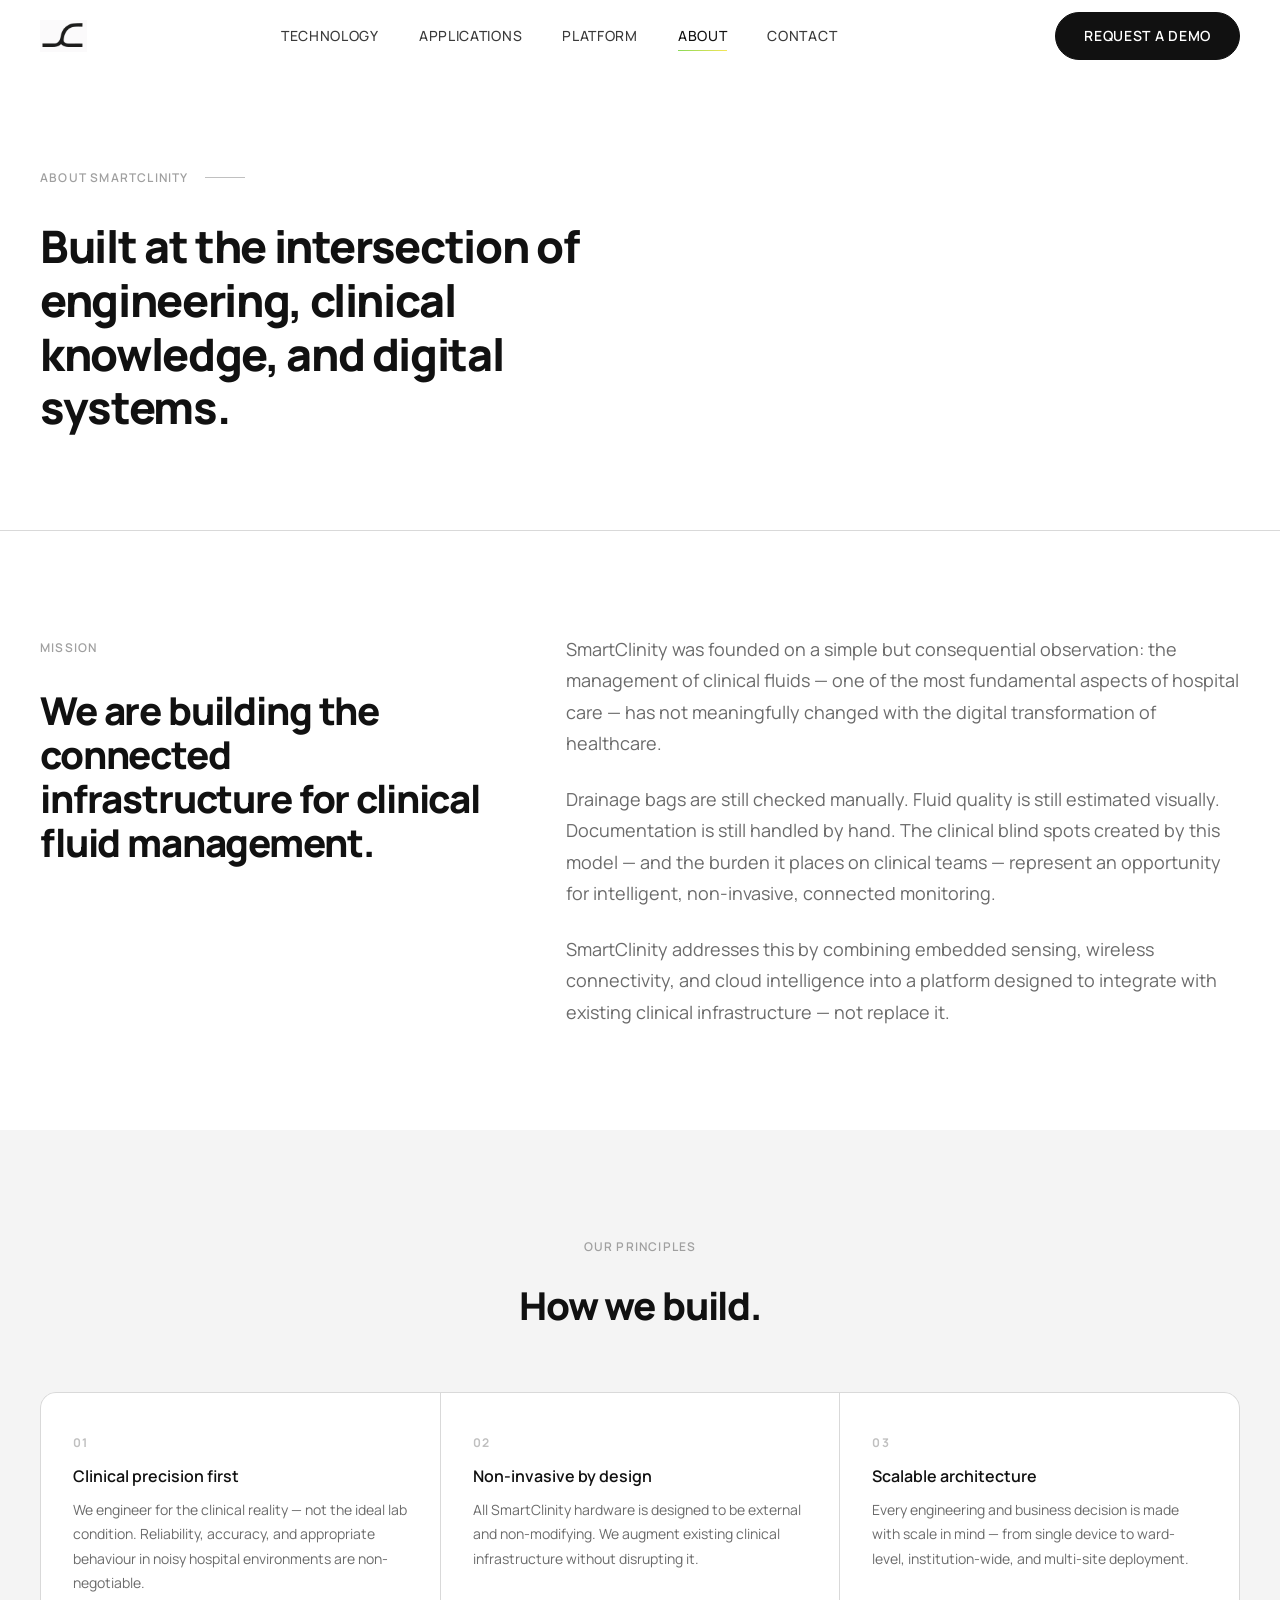
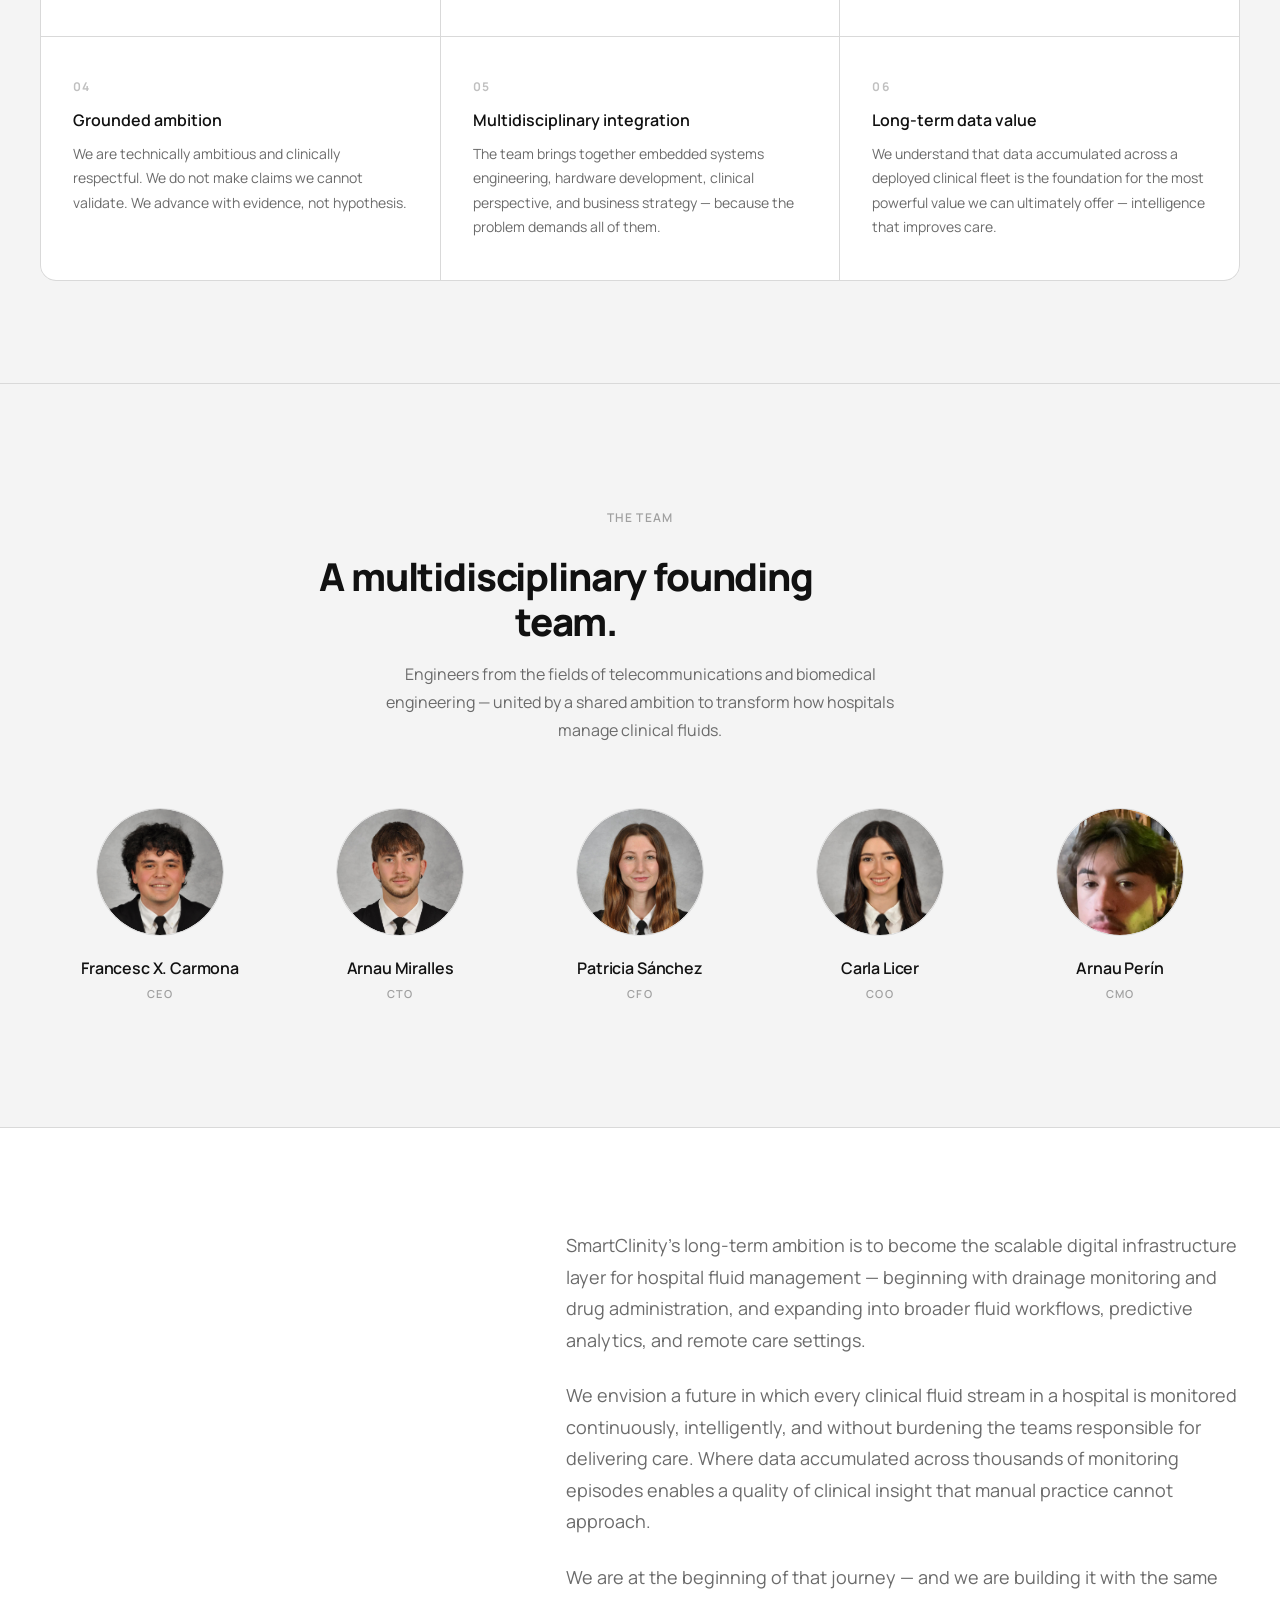
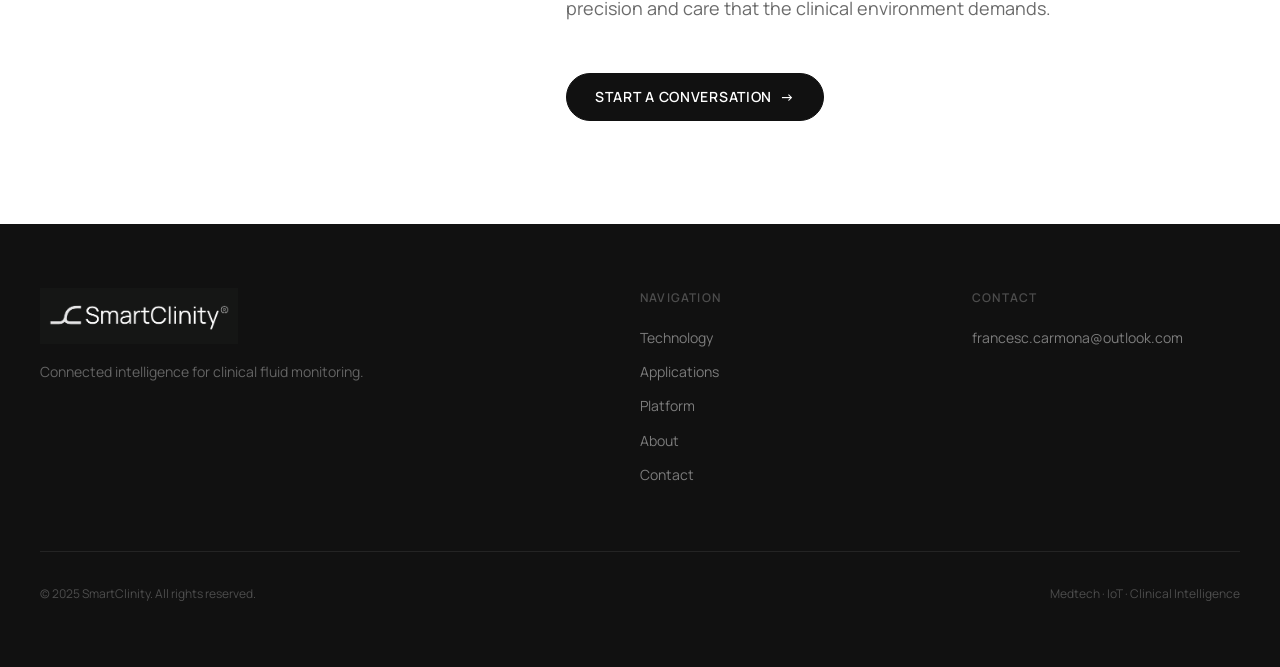
==== about.html @ 332228f5 "feat: initial production release — SmartClinity website - 6-page static site (Home, Technology, Appl" ====
<!DOCTYPE html>
<html lang="en">
<head>
  <meta charset="UTF-8" />
  <meta name="viewport" content="width=device-width, initial-scale=1.0" />
  <title>About — SmartClinity</title>
  <meta name="description" content="Meet the multidisciplinary team behind SmartClinity — engineers, clinical thinkers, and business builders working at the intersection of medtech and intelligent systems." />
  <link rel="preconnect" href="https://fonts.googleapis.com" />
  <link rel="preconnect" href="https://fonts.gstatic.com" crossorigin />
  <link href="https://fonts.googleapis.com/css2?family=Manrope:wght@300;400;500;600;700;800&display=swap" rel="stylesheet" />
  <link rel="stylesheet" href="css/tokens.css" />
  <link rel="stylesheet" href="css/reset.css" />
  <link rel="stylesheet" href="css/layout.css" />
  <link rel="stylesheet" href="css/animations.css" />
  <link rel="stylesheet" href="css/components.css" />
  <style>
    /* Editorial hero */
    .about-hero {
      padding-top: calc(var(--nav-height) + var(--space-96));
      padding-bottom: var(--space-96);
      border-bottom: var(--border-thin);
    }

    .about-hero__overline {
      display: flex;
      align-items: center;
      gap: var(--space-16);
      margin-bottom: var(--space-32);
    }

    .about-hero__line {
      width: 40px;
      height: 1px;
      background: var(--grey-200);
    }

    .about-hero__quote {
      font-size: clamp(1.6rem, 3.5vw, 2.8rem);
      font-weight: var(--fw-extrabold);
      letter-spacing: var(--ls-tight);
      line-height: 1.2;
      color: var(--grey-900);
      max-width: 22ch;
    }

    /* Values grid */
    .values-grid {
      display: grid;
      grid-template-columns: repeat(3, 1fr);
      gap: 1px;
      background: var(--grey-100);
      border: var(--border-thin);
      border-radius: var(--radius-lg);
      overflow: hidden;
    }

    .value-cell {
      background: var(--white);
      padding: var(--space-40) var(--space-32);
    }

    .value-cell__num {
      font-size: var(--fs-label);
      font-weight: var(--fw-bold);
      color: var(--grey-200);
      letter-spacing: var(--ls-wider);
      margin-bottom: var(--space-12);
    }

    .value-cell__title {
      font-size: 1rem;
      font-weight: var(--fw-semibold);
      color: var(--grey-900);
      margin-bottom: var(--space-8);
    }

    .value-cell__desc {
      font-size: var(--fs-small);
      color: var(--grey-500);
      line-height: var(--lh-relaxed);
    }

    @media (max-width: 768px) {
      .values-grid { grid-template-columns: 1fr; }
    }

    /* Team */
    .team-section {
      padding-block: var(--space-120);
      background: var(--grey-50);
      border-top: var(--border-thin);
      border-bottom: var(--border-thin);
    }

    .team-outer-grid {
      display: flex;
      flex-wrap: wrap;
      gap: var(--space-40);
      justify-content: center;
      margin-top: var(--space-64);
    }

    .member-card {
      width: 200px;
      text-align: center;
    }

    .member-avatar {
      width: 128px;
      height: 128px;
      border-radius: 50%;
      background: var(--white);
      border: 1px solid var(--grey-100);
      margin: 0 auto var(--space-20);
      display: flex;
      align-items: center;
      justify-content: center;
      position: relative;
      overflow: hidden;
      transition: border-color var(--transition-slow), box-shadow var(--transition-slow);
    }

    .member-card:hover .member-avatar {
      border-color: rgba(137,217,87,0.4);
      box-shadow: 0 0 0 3px rgba(137,217,87,0.1);
    }

    .member-initials {
      font-size: 1.4rem;
      font-weight: var(--fw-extrabold);
      color: var(--grey-200);
      letter-spacing: -0.02em;
      font-family: 'Manrope', sans-serif;
    }

    .member-name {
      font-size: 1rem;
      font-weight: var(--fw-semibold);
      color: var(--grey-900);
      margin-bottom: var(--space-4);
      letter-spacing: -0.01em;
    }

    .member-label {
      font-size: 11px;
      font-weight: var(--fw-semibold);
      text-transform: uppercase;
      letter-spacing: var(--ls-wider);
      color: var(--grey-300);
      margin-bottom: var(--space-4);
    }

    .member-desc {
      font-size: 11px;
      color: var(--grey-200);
      line-height: 1.4;
    }

    .member-avatar img {
      width: 100%;
      height: 100%;
      object-fit: cover;
      object-position: center top;
      border-radius: 50%;
    }
  </style>
</head>
<body>

<!-- NAV -->
<nav class="nav" id="main-nav">
  <div class="container">
    <div class="nav__inner">
      <a href="index.html" class="nav__logo"><img src="SímbolSmartClinity.png" alt="SmartClinity" /></a>
      <div class="nav__links">
        <a href="technology.html" class="nav__link">Technology</a>
        <a href="applications.html" class="nav__link">Applications</a>
        <a href="platform.html" class="nav__link">Platform</a>
        <a href="about.html" class="nav__link active">About</a>
        <a href="contact.html" class="nav__link">Contact</a>
      </div>
      <div class="nav__cta"><a href="contact.html" class="btn btn--primary">Request a Demo</a></div>
      <button class="nav__hamburger" id="hamburger"><span></span><span></span><span></span></button>
    </div>
  </div>
</nav>
<div class="nav__mobile" id="mobile-menu">
  <a href="technology.html" class="nav__link">Technology</a>
  <a href="applications.html" class="nav__link">Applications</a>
  <a href="platform.html" class="nav__link">Platform</a>
  <a href="about.html" class="nav__link">About</a>
  <a href="contact.html" class="nav__link">Contact</a>
  <a href="contact.html" class="btn btn--primary">Request a Demo</a>
</div>

<!-- EDITORIAL HERO -->
<section class="about-hero">
  <div class="container">
    <div class="about-hero__overline reveal">
      <span class="section-label" style="margin-bottom:0;">About SmartClinity</span>
      <span class="about-hero__line"></span>
    </div>
    <h1 class="about-hero__quote reveal reveal-delay-1">
      Built at the intersection of engineering, clinical knowledge, and digital systems.
    </h1>
  </div>
</section>

<!-- MISSION -->
<section class="section" id="mission">
  <div class="container">
    <div class="split split--40-60" style="align-items:flex-start;">
      <div>
        <span class="section-label reveal">Mission</span>
        <h2 style="font-size:var(--fs-h2); font-weight:var(--fw-extrabold); letter-spacing:var(--ls-tight); color:var(--grey-900); margin-block:var(--space-16) var(--space-24); line-height:1.15; max-width:20ch;" class="reveal reveal-delay-1">
          We are building the connected infrastructure for clinical fluid management.
        </h2>
      </div>
      <div>
        <p style="font-size:var(--fs-body-lg); color:var(--grey-500); line-height:var(--lh-relaxed); margin-bottom:var(--space-24);" class="reveal reveal-delay-2">
          SmartClinity was founded on a simple but consequential observation: the management of clinical fluids — one of the most fundamental aspects of hospital care — has not meaningfully changed with the digital transformation of healthcare.
        </p>
        <p style="font-size:var(--fs-body-lg); color:var(--grey-500); line-height:var(--lh-relaxed); margin-bottom:var(--space-24);" class="reveal reveal-delay-3">
          Drainage bags are still checked manually. Fluid quality is still estimated visually. Documentation is still handled by hand. The clinical blind spots created by this model — and the burden it places on clinical teams — represent an opportunity for intelligent, non-invasive, connected monitoring.
        </p>
        <p style="font-size:var(--fs-body-lg); color:var(--grey-500); line-height:var(--lh-relaxed);" class="reveal reveal-delay-4">
          SmartClinity addresses this by combining embedded sensing, wireless connectivity, and cloud intelligence into a platform designed to integrate with existing clinical infrastructure — not replace it.
        </p>
      </div>
    </div>
  </div>
</section>

<!-- VALUES -->
<section class="section section--grey" id="values">
  <div class="container">
    <div class="section-header--center reveal">
      <span class="section-label">Our Principles</span>
      <h2 style="font-size:var(--fs-h2); font-weight:var(--fw-extrabold); letter-spacing:var(--ls-tight); color:var(--grey-900); margin-top:var(--space-12);">
        How we build.
      </h2>
    </div>
    <div class="values-grid reveal">
      <div class="value-cell">
        <div class="value-cell__num">01</div>
        <div class="value-cell__title">Clinical precision first</div>
        <div class="value-cell__desc">We engineer for the clinical reality — not the ideal lab condition. Reliability, accuracy, and appropriate behaviour in noisy hospital environments are non-negotiable.</div>
      </div>
      <div class="value-cell">
        <div class="value-cell__num">02</div>
        <div class="value-cell__title">Non-invasive by design</div>
        <div class="value-cell__desc">All SmartClinity hardware is designed to be external and non-modifying. We augment existing clinical infrastructure without disrupting it.</div>
      </div>
      <div class="value-cell">
        <div class="value-cell__num">03</div>
        <div class="value-cell__title">Scalable architecture</div>
        <div class="value-cell__desc">Every engineering and business decision is made with scale in mind — from single device to ward-level, institution-wide, and multi-site deployment.</div>
      </div>
      <div class="value-cell">
        <div class="value-cell__num">04</div>
        <div class="value-cell__title">Grounded ambition</div>
        <div class="value-cell__desc">We are technically ambitious and clinically respectful. We do not make claims we cannot validate. We advance with evidence, not hypothesis.</div>
      </div>
      <div class="value-cell">
        <div class="value-cell__num">05</div>
        <div class="value-cell__title">Multidisciplinary integration</div>
        <div class="value-cell__desc">The team brings together embedded systems engineering, hardware development, clinical perspective, and business strategy — because the problem demands all of them.</div>
      </div>
      <div class="value-cell">
        <div class="value-cell__num">06</div>
        <div class="value-cell__title">Long-term data value</div>
        <div class="value-cell__desc">We understand that data accumulated across a deployed clinical fleet is the foundation for the most powerful value we can ultimately offer — intelligence that improves care.</div>
      </div>
    </div>
  </div>
</section>

<!-- TEAM -->
<section class="team-section" id="team">
  <div class="container">
    <div class="section-header--center reveal">
      <span class="section-label">The Team</span>
      <h2 style="font-size:var(--fs-h2); font-weight:var(--fw-extrabold); letter-spacing:var(--ls-tight); color:var(--grey-900); margin-top:var(--space-12); max-width:22ch;">
        A multidisciplinary founding team.
      </h2>
      <p class="lead" style="color:var(--grey-500); margin-inline:auto; max-width:52ch; margin-top:var(--space-16);">
        Engineers from the fields of telecommunications and biomedical engineering — united by a shared ambition to transform how hospitals manage clinical fluids.
      </p>
    </div>

    <div class="team-outer-grid">

      <div class="member-card reveal">
        <div class="member-avatar">
          <img src="FrancescXCarmona.jpg" alt="Francesc X. Carmona" />
        </div>
        <div class="member-name">Francesc X. Carmona</div>
        <div class="member-label">CEO</div>
      </div>

      <div class="member-card reveal reveal-delay-1">
        <div class="member-avatar">
          <img src="ArnauMiralles.jpeg" alt="Arnau Miralles" />
        </div>
        <div class="member-name">Arnau Miralles</div>
        <div class="member-label">CTO</div>
      </div>

      <div class="member-card reveal reveal-delay-2">
        <div class="member-avatar">
          <img src="PatriciaSanchez.jpeg" alt="Patricia Sánchez" />
        </div>
        <div class="member-name">Patricia Sánchez</div>
        <div class="member-label">CFO</div>
      </div>

      <div class="member-card reveal reveal-delay-3">
        <div class="member-avatar">
          <img src="CarlaLicer.jpeg" alt="Carla Licer" />
        </div>
        <div class="member-name">Carla Licer</div>
        <div class="member-label">COO</div>
      </div>

      <div class="member-card reveal reveal-delay-4">
        <div class="member-avatar">
          <img src="ArnauPerín.jpeg" alt="Arnau Perín" />
        </div>
        <div class="member-name">Arnau Perín</div>
        <div class="member-label">CMO</div>
      </div>

    </div>
  </div>
</section>

<!-- VISION -->
<section class="section" id="vision">
  <div class="container">
    <div class="split split--40-60" style="align-items: flex-start;">
      <div>
        <span class="section-label reveal">Vision</span>
        <h2 style="font-size:var(--fs-h2); font-weight:var(--fw-extrabold); letter-spacing:var(--ls-tight); color:var(--grey-900); margin-block:var(--space-16) var(--space-24); line-height:1.15; max-width:18ch;" class="reveal reveal-delay-1">
          Where we are going.
        </h2>
      </div>
      <div>
        <p style="font-size:var(--fs-body-lg); color:var(--grey-500); line-height:var(--lh-relaxed); margin-bottom:var(--space-24);" class="reveal reveal-delay-2">
          SmartClinity's long-term ambition is to become the scalable digital infrastructure layer for hospital fluid management — beginning with drainage monitoring and drug administration, and expanding into broader fluid workflows, predictive analytics, and remote care settings.
        </p>
        <p style="font-size:var(--fs-body-lg); color:var(--grey-500); line-height:var(--lh-relaxed); margin-bottom:var(--space-24);" class="reveal reveal-delay-3">
          We envision a future in which every clinical fluid stream in a hospital is monitored continuously, intelligently, and without burdening the teams responsible for delivering care. Where data accumulated across thousands of monitoring episodes enables a quality of clinical insight that manual practice cannot approach.
        </p>
        <p style="font-size:var(--fs-body-lg); color:var(--grey-500); line-height:var(--lh-relaxed);" class="reveal reveal-delay-4">
          We are at the beginning of that journey — and we are building it with the same precision and care that the clinical environment demands.
        </p>
        <div style="margin-top:var(--space-48);" class="reveal reveal-delay-5">
          <a href="contact.html" class="btn btn--primary">Start a Conversation <span class="btn__arrow">→</span></a>
        </div>
      </div>
    </div>
  </div>
</section>

<!-- FOOTER -->
<footer class="footer">
  <div class="container">
    <div class="footer__inner">
      <div>
        <div class="footer__logo"><img src="LogoSmartClinity.png" alt="SmartClinity" /></div>
        <p class="footer__tagline">Connected intelligence for clinical fluid monitoring.</p>
      </div>
      <div>
        <div class="footer__col-title">Navigation</div>
        <div class="footer__links">
          <a href="technology.html" class="footer__link">Technology</a>
          <a href="applications.html" class="footer__link">Applications</a>
          <a href="platform.html" class="footer__link">Platform</a>
          <a href="about.html" class="footer__link">About</a>
          <a href="contact.html" class="footer__link">Contact</a>
        </div>
      </div>
      <div>
        <div class="footer__col-title">Contact</div>
        <div class="footer__links">
          <a href="mailto:francesc.carmona@outlook.com" class="footer__link">francesc.carmona@outlook.com</a>
        </div>
      </div>
    </div>
    <div class="footer__bottom">
      <span class="footer__copy">© 2025 SmartClinity. All rights reserved.</span>
      <span class="footer__copy">Medtech · IoT · Clinical Intelligence</span>
    </div>
  </div>
</footer>

<script src="js/nav.js"></script>
<script src="js/scroll-reveal.js"></script>
</body>
</html>
---- css/tokens.css ----
/* ============================================================
   SmartClinity — Design Tokens
   ============================================================ */

:root {
  /* ── Base Palette ── */
  --white:       #ffffff;
  --grey-50:     #f4f4f4;
  --grey-100:    #d9d9d9;
  --grey-200:    #c0c0c0;
  --grey-300:    #a0a0a0;
  --grey-500:    #6b6b6b;
  --grey-700:    #3a3a3a;
  --grey-900:    #111111;

  /* ── Accent Gradients ── */
  --grad-green-start:  #89d957;
  --grad-green-end:    #f6e658;
  --grad-blue-start:   #5170ff;
  --grad-blue-end:     #ffa3ff;

  --gradient-green: linear-gradient(135deg, #89d957, #f6e658);
  --gradient-blue:  linear-gradient(135deg, #5170ff, #ffa3ff);

  /* ── Typography ── */
  --font-main: 'Manrope', sans-serif;

  --fs-display:  clamp(3rem, 6vw, 5.5rem);
  --fs-h1:       clamp(2.25rem, 4vw, 3.5rem);
  --fs-h2:       clamp(1.75rem, 3vw, 2.5rem);
  --fs-h3:       clamp(1.2rem, 2vw, 1.5rem);
  --fs-body-lg:  1.125rem;
  --fs-body:     1rem;
  --fs-small:    0.875rem;
  --fs-label:    0.75rem;

  --fw-light:    300;
  --fw-regular:  400;
  --fw-medium:   500;
  --fw-semibold: 600;
  --fw-bold:     700;
  --fw-extrabold:800;

  --lh-tight:    1.15;
  --lh-snug:     1.35;
  --lh-normal:   1.6;
  --lh-relaxed:  1.75;

  --ls-tight:    -0.03em;
  --ls-normal:   0em;
  --ls-wide:     0.05em;
  --ls-wider:    0.1em;

  /* ── Spacing ── */
  --space-2:     0.125rem;
  --space-4:     0.25rem;
  --space-8:     0.5rem;
  --space-12:    0.75rem;
  --space-16:    1rem;
  --space-20:    1.25rem;
  --space-24:    1.5rem;
  --space-32:    2rem;
  --space-40:    2.5rem;
  --space-48:    3rem;
  --space-64:    4rem;
  --space-80:    5rem;
  --space-96:    6rem;
  --space-120:   7.5rem;
  --space-160:   10rem;

  /* ── Layout ── */
  --container-max:  1280px;
  --container-pad:  clamp(1.25rem, 5vw, 2.5rem);
  --section-py:     clamp(4rem, 8vw, 8rem);
  --grid-gap:       clamp(1.5rem, 3vw, 2.5rem);

  /* ── Borders & Radius ── */
  --border-thin:    1px solid var(--grey-100);
  --border-mid:     1px solid var(--grey-200);
  --radius-sm:      4px;
  --radius-md:      8px;
  --radius-lg:      16px;
  --radius-full:    9999px;

  /* ── Shadows ── */
  --shadow-subtle:  0 1px 3px rgba(0,0,0,0.06), 0 4px 16px rgba(0,0,0,0.04);
  --shadow-card:    0 2px 8px rgba(0,0,0,0.05), 0 8px 32px rgba(0,0,0,0.06);

  /* ── Transitions ── */
  --transition-fast:   150ms ease;
  --transition-base:   200ms ease;
  --transition-slow:   400ms ease;
  --transition-reveal: 700ms cubic-bezier(0.16, 1, 0.3, 1);

  /* ── Nav ── */
  --nav-height: 72px;
}
---- css/layout.css ----
/* ============================================================
   SmartClinity — Layout
   ============================================================ */

/* ── Container ── */
.container {
  width: 100%;
  max-width: var(--container-max);
  margin-inline: auto;
  padding-inline: var(--container-pad);
}

/* ── Section ── */
.section {
  padding-block: var(--section-py);
}

.section--dark {
  background-color: var(--grey-900);
  color: var(--white);
}
.section--dark h1,
.section--dark h2,
.section--dark h3,
.section--dark h4 {
  color: var(--white);
}
.section--dark p {
  color: rgba(255,255,255,0.6);
}

.section--grey {
  background-color: var(--grey-50);
}

/* ── Section Header ── */
.section-label {
  display: inline-block;
  font-size: var(--fs-label);
  font-weight: var(--fw-semibold);
  letter-spacing: var(--ls-wider);
  text-transform: uppercase;
  color: var(--grey-300);
  margin-bottom: var(--space-16);
}
.section--dark .section-label {
  color: rgba(255,255,255,0.35);
}

.section-header {
  margin-bottom: var(--space-64);
}

.section-header--center {
  text-align: center;
  max-width: 720px;
  margin-inline: auto;
  margin-bottom: var(--space-64);
}

.section-header .lead {
  margin-top: var(--space-20);
  font-size: var(--fs-body-lg);
  max-width: 52ch;
}

.section-header--center .lead {
  margin-inline: auto;
}

/* ── Grid Layouts ── */
.grid-2 {
  display: grid;
  grid-template-columns: 1fr 1fr;
  gap: var(--grid-gap);
}

.grid-3 {
  display: grid;
  grid-template-columns: repeat(3, 1fr);
  gap: var(--grid-gap);
}

.grid-4 {
  display: grid;
  grid-template-columns: repeat(4, 1fr);
  gap: var(--grid-gap);
}

.grid-5 {
  display: grid;
  grid-template-columns: repeat(5, 1fr);
  gap: var(--grid-gap);
}

/* ── Split Layout ── */
.split {
  display: grid;
  grid-template-columns: 1fr 1fr;
  gap: clamp(3rem, 6vw, 6rem);
  align-items: center;
}

.split--60-40 {
  grid-template-columns: 3fr 2fr;
}

.split--40-60 {
  grid-template-columns: 2fr 3fr;
}

/* ── Divider ── */
.divider {
  border: none;
  border-top: var(--border-thin);
  margin-block: var(--space-40);
}

/* ── Flex Utilities ── */
.flex-center {
  display: flex;
  align-items: center;
  justify-content: center;
}

.flex-between {
  display: flex;
  align-items: center;
  justify-content: space-between;
}

/* ── Responsive ── */
@media (max-width: 1024px) {
  .grid-4 { grid-template-columns: repeat(2, 1fr); }
  .grid-5 { grid-template-columns: repeat(3, 1fr); }
}

@media (max-width: 768px) {
  .grid-2,
  .grid-3,
  .grid-4,
  .split,
  .split--60-40,
  .split--40-60 {
    grid-template-columns: 1fr;
  }
  .grid-5 { grid-template-columns: repeat(2, 1fr); }

  .split > *:first-child { order: 1; }
  .split > *:last-child  { order: 2; }
}

@media (max-width: 480px) {
  .grid-5 { grid-template-columns: 1fr; }
}
---- css/animations.css ----
/* ============================================================
   SmartClinity — Animations & Scroll Reveals
   ============================================================ */

/* ── Reveal on scroll ── */
.reveal {
  opacity: 0;
  transform: translateY(28px);
  transition:
    opacity var(--transition-reveal),
    transform var(--transition-reveal);
}

.reveal.visible {
  opacity: 1;
  transform: translateY(0);
}

.reveal-delay-1 { transition-delay: 100ms; }
.reveal-delay-2 { transition-delay: 200ms; }
.reveal-delay-3 { transition-delay: 300ms; }
.reveal-delay-4 { transition-delay: 400ms; }
.reveal-delay-5 { transition-delay: 500ms; }

/* ── Fade only (no translate) ── */
.reveal-fade {
  opacity: 0;
  transition: opacity 800ms ease;
}
.reveal-fade.visible { opacity: 1; }

/* ── Scale reveal ── */
.reveal-scale {
  opacity: 0;
  transform: scale(0.96);
  transition:
    opacity 700ms cubic-bezier(0.16, 1, 0.3, 1),
    transform 700ms cubic-bezier(0.16, 1, 0.3, 1);
}
.reveal-scale.visible {
  opacity: 1;
  transform: scale(1);
}

/* ── Line draw (SVG stroke animation) ── */
.svg-draw path,
.svg-draw line,
.svg-draw polyline,
.svg-draw rect {
  stroke-dasharray: 1000;
  stroke-dashoffset: 1000;
  transition: stroke-dashoffset 1.2s cubic-bezier(0.16, 1, 0.3, 1);
}

.svg-draw.visible path,
.svg-draw.visible line,
.svg-draw.visible polyline,
.svg-draw.visible rect {
  stroke-dashoffset: 0;
}

/* ── Gradient text ── */
.text-gradient-green {
  background: var(--gradient-green);
  -webkit-background-clip: text;
  -webkit-text-fill-color: transparent;
  background-clip: text;
}

.text-gradient-blue {
  background: var(--gradient-blue);
  -webkit-background-clip: text;
  -webkit-text-fill-color: transparent;
  background-clip: text;
}

/* ── Accent line ── */
.accent-line {
  display: block;
  width: 40px;
  height: 2px;
  background: var(--gradient-green);
  margin-bottom: var(--space-24);
  border-radius: var(--radius-full);
}

/* ── Blink cursor ── */
@keyframes blink {
  0%, 100% { opacity: 1; }
  50%       { opacity: 0; }
}

/* ── Float subtle ── */
@keyframes float-gentle {
  0%, 100% { transform: translateY(0px); }
  50%       { transform: translateY(-8px); }
}
.float-anim { animation: float-gentle 5s ease-in-out infinite; }

/* ── Gradient shift (hero bg) ── */
@keyframes gradient-shift {
  0%   { background-position: 0% 50%; }
  50%  { background-position: 100% 50%; }
  100% { background-position: 0% 50%; }
}

/* ── Pulse dot ── */
@keyframes pulse-dot {
  0%, 100% { transform: scale(1); opacity: 1; }
  50%       { transform: scale(1.6); opacity: 0.4; }
}
---- css/components.css ----
/* ============================================================
   SmartClinity — Components
   ============================================================ */

/* ══════════════════════════════════════════════
   NAVIGATION
   ══════════════════════════════════════════════ */

.nav {
  position: fixed;
  top: 0;
  left: 0;
  right: 0;
  z-index: 1000;
  height: var(--nav-height);
  display: flex;
  align-items: center;
  transition: background var(--transition-slow), box-shadow var(--transition-slow), border-bottom var(--transition-slow);
}

.nav.scrolled {
  background: rgba(255, 255, 255, 0.88);
  backdrop-filter: blur(16px);
  -webkit-backdrop-filter: blur(16px);
  border-bottom: var(--border-thin);
  box-shadow: 0 2px 20px rgba(0,0,0,0.04);
}

.nav.nav--dark {
  background: transparent;
}

.nav.nav--dark.scrolled {
  background: rgba(17, 17, 17, 0.92);
  border-bottom: 1px solid rgba(255,255,255,0.08);
}

.nav__inner {
  display: flex;
  align-items: center;
  justify-content: space-between;
  width: 100%;
}

.nav__logo {
  display: flex;
  align-items: center;
  gap: var(--space-12);
  flex-shrink: 0;
}

.nav__logo img {
  height: 32px;
  width: auto;
  mix-blend-mode: multiply; /* white PNG background becomes transparent on light nav */
}

.nav__links {
  display: flex;
  align-items: center;
  gap: var(--space-40);
}

.nav__link {
  font-size: var(--fs-small);
  font-weight: var(--fw-medium);
  letter-spacing: var(--ls-wide);
  color: var(--grey-700);
  text-transform: uppercase;
  position: relative;
  transition: color var(--transition-base);
}

.nav__link::after {
  content: '';
  position: absolute;
  bottom: -4px;
  left: 0;
  right: 0;
  height: 1px;
  background: var(--gradient-green);
  transform: scaleX(0);
  transition: transform var(--transition-base);
  transform-origin: left;
}

.nav__link:hover { color: var(--grey-900); }
.nav__link:hover::after { transform: scaleX(1); }

.nav__link.active { color: var(--grey-900); }
.nav__link.active::after { transform: scaleX(1); }

.nav--dark-text .nav__link { color: rgba(255,255,255,0.7); }
.nav--dark-text .nav__link:hover { color: var(--white); }

/* Platform page: white nav when over dark hero */
.nav--on-dark .nav__link { color: rgba(255,255,255,0.65); }
.nav--on-dark .nav__link:hover { color: var(--white); }
.nav--on-dark .nav__link.active { color: var(--white); }
.nav--on-dark .nav__link.active::after { background: rgba(255,255,255,0.5); }
.nav--on-dark .nav__logo img {
  filter: invert(1); /* black symbol → white, light bg → near-black */
  mix-blend-mode: screen; /* near-black bg disappears on dark hero, white symbol shows */
}
.nav--on-dark .nav__hamburger span { background: var(--white); }

.nav__cta {
  margin-left: var(--space-24);
}

/* Hamburger */
.nav__hamburger {
  display: none;
  flex-direction: column;
  gap: 5px;
  cursor: pointer;
  background: none;
  border: none;
  padding: var(--space-8);
}

.nav__hamburger span {
  display: block;
  width: 24px;
  height: 1.5px;
  background: var(--grey-900);
  transition: transform var(--transition-base), opacity var(--transition-base);
}

.nav__hamburger.open span:nth-child(1) { transform: translateY(6.5px) rotate(45deg); }
.nav__hamburger.open span:nth-child(2) { opacity: 0; }
.nav__hamburger.open span:nth-child(3) { transform: translateY(-6.5px) rotate(-45deg); }

/* Mobile menu */
.nav__mobile {
  display: none;
  position: fixed;
  inset: 0;
  background: var(--white);
  z-index: 999;
  flex-direction: column;
  align-items: center;
  justify-content: center;
  gap: var(--space-40);
  opacity: 0;
  transform: translateY(-10px);
  transition: opacity var(--transition-slow), transform var(--transition-slow);
}

.nav__mobile.open {
  display: flex;
  opacity: 1;
  transform: translateY(0);
}

.nav__mobile .nav__link {
  font-size: var(--fs-h3);
  font-weight: var(--fw-semibold);
  letter-spacing: 0;
  text-transform: none;
}

@media (max-width: 900px) {
  .nav__links,
  .nav__cta { display: none; }
  .nav__hamburger { display: flex; }
}


/* ══════════════════════════════════════════════
   BUTTONS
   ══════════════════════════════════════════════ */

.btn {
  display: inline-flex;
  align-items: center;
  gap: var(--space-8);
  padding: 0.75rem 1.75rem;
  border-radius: var(--radius-full);
  font-size: var(--fs-small);
  font-weight: var(--fw-semibold);
  letter-spacing: var(--ls-wide);
  text-transform: uppercase;
  cursor: pointer;
  transition: all var(--transition-base);
  border: 1px solid transparent;
  white-space: nowrap;
}

/* Primary */
.btn--primary {
  background: var(--grey-900);
  color: var(--white);
  border-color: var(--grey-900);
}
.btn--primary:hover {
  background: var(--grey-700);
  border-color: var(--grey-700);
  transform: translateY(-1px);
  box-shadow: 0 4px 20px rgba(0,0,0,0.15);
}

/* Ghost */
.btn--ghost {
  background: transparent;
  color: var(--grey-900);
  border-color: var(--grey-100);
}
.btn--ghost:hover {
  border-color: var(--grey-900);
  transform: translateY(-1px);
}

/* Ghost white (on dark) */
.btn--ghost-white {
  background: transparent;
  color: var(--white);
  border-color: rgba(255,255,255,0.25);
}
.btn--ghost-white:hover {
  border-color: rgba(255,255,255,0.7);
  transform: translateY(-1px);
}

/* Gradient */
.btn--gradient {
  background: var(--gradient-green);
  color: var(--grey-900);
  border-color: transparent;
}
.btn--gradient:hover {
  transform: translateY(-1px);
  box-shadow: 0 4px 20px rgba(137, 217, 87, 0.35);
}

/* Arrow */
.btn__arrow {
  display: inline-flex;
  transition: transform var(--transition-base);
}
.btn:hover .btn__arrow { transform: translateX(3px); }

/* Link style */
.link-arrow {
  display: inline-flex;
  align-items: center;
  gap: var(--space-8);
  font-size: var(--fs-small);
  font-weight: var(--fw-semibold);
  color: var(--grey-700);
  letter-spacing: var(--ls-wide);
  text-transform: uppercase;
  transition: color var(--transition-base), gap var(--transition-base);
}
.link-arrow:hover { color: var(--grey-900); gap: var(--space-12); }
.link-arrow .arrow { transition: transform var(--transition-base); }
.link-arrow:hover .arrow { transform: translateX(4px); }


/* ══════════════════════════════════════════════
   CARDS
   ══════════════════════════════════════════════ */

.card {
  background: var(--white);
  border: var(--border-thin);
  border-radius: var(--radius-lg);
  padding: var(--space-40);
  transition: border-color var(--transition-slow), box-shadow var(--transition-slow), transform var(--transition-slow);
}

.card:hover {
  border-color: var(--grey-200);
  box-shadow: var(--shadow-card);
  transform: translateY(-2px);
}

/* Stat card */
.stat-card {
  padding: var(--space-40) var(--space-32);
  border: var(--border-thin);
  border-radius: var(--radius-lg);
  background: var(--white);
}

.stat-card__number {
  font-size: clamp(2.5rem, 5vw, 4rem);
  font-weight: var(--fw-extrabold);
  line-height: 1;
  color: var(--grey-900);
  letter-spacing: var(--ls-tight);
  margin-bottom: var(--space-8);
}

.stat-card__label {
  font-size: var(--fs-small);
  font-weight: var(--fw-semibold);
  text-transform: uppercase;
  letter-spacing: var(--ls-wider);
  color: var(--grey-300);
  margin-bottom: var(--space-16);
}

.stat-card__desc {
  font-size: var(--fs-body);
  color: var(--grey-500);
  line-height: var(--lh-relaxed);
}

/* Application card */
.app-card {
  background: var(--white);
  border: var(--border-thin);
  border-radius: var(--radius-lg);
  padding: var(--space-48) var(--space-40);
  position: relative;
  overflow: hidden;
  transition: border-color var(--transition-slow), transform var(--transition-slow), box-shadow var(--transition-slow);
}

.app-card::before {
  content: '';
  position: absolute;
  top: 0; left: 0; right: 0;
  height: 2px;
  background: var(--gradient-green);
  opacity: 0;
  transition: opacity var(--transition-slow);
}

.app-card:hover {
  border-color: var(--grey-200);
  transform: translateY(-3px);
  box-shadow: var(--shadow-card);
}
.app-card:hover::before { opacity: 1; }

.app-card__icon {
  width: 48px;
  height: 48px;
  margin-bottom: var(--space-32);
}

.app-card__title {
  font-size: var(--fs-h3);
  font-weight: var(--fw-bold);
  color: var(--grey-900);
  margin-bottom: var(--space-12);
}

.app-card__desc {
  font-size: var(--fs-body);
  color: var(--grey-500);
  line-height: var(--lh-relaxed);
  margin-bottom: var(--space-32);
}

/* Value props */
.value-item {
  padding: var(--space-32);
  border: var(--border-thin);
  border-radius: var(--radius-lg);
  background: var(--white);
}

.value-item__icon {
  width: 40px;
  height: 40px;
  margin-bottom: var(--space-20);
  color: var(--grey-300);
}

.value-item__title {
  font-size: 1rem;
  font-weight: var(--fw-semibold);
  color: var(--grey-900);
  margin-bottom: var(--space-8);
}

.value-item__desc {
  font-size: var(--fs-small);
  color: var(--grey-500);
  line-height: var(--lh-relaxed);
}

/* Feature list */
.feature-list {
  display: flex;
  flex-direction: column;
  gap: var(--space-16);
}

.feature-item {
  display: flex;
  align-items: flex-start;
  gap: var(--space-16);
  font-size: var(--fs-body);
  color: var(--grey-600, #4a4a4a);
  line-height: var(--lh-normal);
}

.feature-item__dot {
  flex-shrink: 0;
  width: 6px;
  height: 6px;
  border-radius: 50%;
  background: var(--gradient-green);
  margin-top: 9px;
}


/* ══════════════════════════════════════════════
   HERO
   ══════════════════════════════════════════════ */

.hero {
  min-height: 100vh;
  display: flex;
  align-items: center;
  padding-top: var(--nav-height);
  position: relative;
  overflow: hidden;
}

.hero--compact {
  min-height: 56vh;
  padding-block: calc(var(--nav-height) + var(--space-64)) var(--space-80);
}

.hero__bg-grid {
  position: absolute;
  inset: 0;
  background-image:
    linear-gradient(rgba(17,17,17,0.035) 1px, transparent 1px),
    linear-gradient(90deg, rgba(17,17,17,0.035) 1px, transparent 1px);
  background-size: 60px 60px;
  pointer-events: none;
}

.hero__eyebrow {
  display: inline-flex;
  align-items: center;
  gap: var(--space-12);
  margin-bottom: var(--space-24);
}

.hero__eyebrow-dot {
  width: 6px;
  height: 6px;
  border-radius: 50%;
  background: var(--gradient-green);
  animation: pulse-dot 2.5s ease-in-out infinite;
}

.hero__eyebrow-text {
  font-size: var(--fs-label);
  font-weight: var(--fw-semibold);
  letter-spacing: var(--ls-wider);
  text-transform: uppercase;
  color: var(--grey-300);
}

.hero__headline {
  font-size: var(--fs-display);
  font-weight: var(--fw-extrabold);
  letter-spacing: var(--ls-tight);
  color: var(--grey-900);
  line-height: 1.08;
  margin-bottom: var(--space-24);
  max-width: 14ch;
}

.hero__sub {
  font-size: var(--fs-body-lg);
  color: var(--grey-500);
  line-height: var(--lh-relaxed);
  max-width: 48ch;
  margin-bottom: var(--space-48);
}

.hero__actions {
  display: flex;
  align-items: center;
  gap: var(--space-16);
  flex-wrap: wrap;
}


/* ══════════════════════════════════════════════
   DIAGRAMS
   ══════════════════════════════════════════════ */

.diagram-container {
  width: 100%;
  position: relative;
}

.diagram-container svg {
  width: 100%;
  height: auto;
}


/* ══════════════════════════════════════════════
   TECH LAYER STACK
   ══════════════════════════════════════════════ */

.layer-stack {
  display: flex;
  flex-direction: column;
  gap: 2px;
  border-radius: var(--radius-lg);
  overflow: hidden;
}

.layer-item {
  display: grid;
  grid-template-columns: auto 1fr auto;
  align-items: center;
  gap: var(--space-24);
  padding: var(--space-32) var(--space-40);
  background: var(--grey-50);
  border-left: 3px solid transparent;
  transition: background var(--transition-base), border-color var(--transition-base);
  cursor: default;
}

.layer-item:hover {
  background: var(--white);
  border-left-color: #89d957;
}

.layer-item__num {
  font-size: var(--fs-label);
  font-weight: var(--fw-bold);
  color: var(--grey-200);
  letter-spacing: var(--ls-wider);
  min-width: 24px;
}

.layer-item__content {}
.layer-item__title {
  font-size: 1rem;
  font-weight: var(--fw-semibold);
  color: var(--grey-900);
  margin-bottom: var(--space-4);
}
.layer-item__desc {
  font-size: var(--fs-small);
  color: var(--grey-300);
  line-height: var(--lh-normal);
}

.layer-item__badge {
  font-size: 11px;
  font-weight: var(--fw-semibold);
  letter-spacing: var(--ls-wide);
  text-transform: uppercase;
  padding: 4px 12px;
  border-radius: var(--radius-full);
  background: var(--grey-100);
  color: var(--grey-500);
  white-space: nowrap;
}

.layer-item--accent .layer-item__badge {
  background: linear-gradient(135deg, rgba(137,217,87,0.15), rgba(246,230,88,0.15));
  color: #5a8a20;
}


/* ══════════════════════════════════════════════
   COMPARISON TABLE
   ══════════════════════════════════════════════ */

.comparison-table {
  width: 100%;
  border-collapse: collapse;
}

.comparison-table th,
.comparison-table td {
  padding: var(--space-20) var(--space-24);
  text-align: left;
  border-bottom: var(--border-thin);
  font-size: var(--fs-body);
}

.comparison-table th {
  font-size: var(--fs-small);
  font-weight: var(--fw-semibold);
  text-transform: uppercase;
  letter-spacing: var(--ls-wider);
  color: var(--grey-300);
  background: var(--grey-50);
}

.comparison-table th:first-child { color: var(--grey-500); background: transparent; }
.comparison-table td:first-child {
  font-weight: var(--fw-medium);
  color: var(--grey-700);
}

.comparison-table tr:last-child td { border-bottom: none; }

.check-yes {
  color: #5a8a20;
  font-weight: var(--fw-semibold);
}
.check-no {
  color: var(--grey-200);
}

/* ══════════════════════════════════════════════
   TEAM
   ══════════════════════════════════════════════ */

.team-grid {
  display: flex;
  flex-wrap: wrap;
  justify-content: center;
  gap: var(--space-40);
}

.team-card {
  display: flex;
  flex-direction: column;
  align-items: center;
  text-align: center;
  width: 180px;
}

.team-card__avatar {
  width: 120px;
  height: 120px;
  border-radius: 50%;
  background: var(--grey-100);
  margin-bottom: var(--space-20);
  border: 2px solid var(--grey-100);
  overflow: hidden;
  position: relative;
  flex-shrink: 0;
}

.team-card__avatar::after {
  content: '';
  position: absolute;
  inset: -2px;
  border-radius: 50%;
  background: var(--gradient-green);
  z-index: -1;
  opacity: 0;
  transition: opacity var(--transition-slow);
}

.team-card:hover .team-card__avatar::after { opacity: 1; }

.team-card__initials {
  position: absolute;
  inset: 0;
  display: flex;
  align-items: center;
  justify-content: center;
  font-size: 1.25rem;
  font-weight: var(--fw-bold);
  color: var(--grey-300);
  letter-spacing: 0.05em;
}

.team-card__name {
  font-size: 1rem;
  font-weight: var(--fw-semibold);
  color: var(--grey-900);
  margin-bottom: var(--space-4);
}

.team-card__role {
  font-size: var(--fs-small);
  color: var(--grey-300);
  letter-spacing: var(--ls-wide);
  text-transform: uppercase;
}


/* ══════════════════════════════════════════════
   FORM
   ══════════════════════════════════════════════ */

.form-group {
  display: flex;
  flex-direction: column;
  gap: var(--space-8);
  margin-bottom: var(--space-24);
}

.form-label {
  font-size: var(--fs-label);
  font-weight: var(--fw-semibold);
  letter-spacing: var(--ls-wider);
  text-transform: uppercase;
  color: var(--grey-500);
}

.form-input,
.form-select,
.form-textarea {
  width: 100%;
  padding: var(--space-16) var(--space-20);
  border: var(--border-thin);
  border-radius: var(--radius-md);
  background: var(--white);
  color: var(--grey-900);
  font-size: var(--fs-body);
  transition: border-color var(--transition-base), box-shadow var(--transition-base);
  outline: none;
  appearance: none;
}

.form-input:focus,
.form-select:focus,
.form-textarea:focus {
  border-color: var(--grey-300);
  box-shadow: 0 0 0 3px rgba(137, 217, 87, 0.1);
}

.form-input::placeholder,
.form-textarea::placeholder {
  color: var(--grey-200);
}

.form-textarea {
  resize: vertical;
  min-height: 140px;
}

.form-grid {
  display: grid;
  grid-template-columns: 1fr 1fr;
  gap: var(--space-24);
}

@media (max-width: 600px) {
  .form-grid { grid-template-columns: 1fr; }
}


/* ══════════════════════════════════════════════
   FOOTER
   ══════════════════════════════════════════════ */

.footer {
  background: var(--grey-900);
  color: rgba(255,255,255,0.5);
  padding-block: var(--space-64);
}

.footer__inner {
  display: grid;
  grid-template-columns: 2fr 1fr 1fr;
  gap: var(--space-64);
  margin-bottom: var(--space-64);
}

.footer__logo img {
  height: 56px;   /* 2x larger */
  width: auto;
  filter: invert(1); /* dark text → white, light bg → near-black */
  mix-blend-mode: screen; /* near-black bg disappears on dark footer, white logo shows */
  margin-bottom: var(--space-16);
}

.footer__tagline {
  font-size: var(--fs-small);
  color: rgba(255,255,255,0.35);
  line-height: var(--lh-relaxed);
  max-width: 36ch;
}

.footer__col-title {
  font-size: var(--fs-label);
  font-weight: var(--fw-semibold);
  letter-spacing: var(--ls-wider);
  text-transform: uppercase;
  color: rgba(255,255,255,0.25);
  margin-bottom: var(--space-20);
}

.footer__links {
  display: flex;
  flex-direction: column;
  gap: var(--space-12);
}

.footer__link {
  font-size: var(--fs-small);
  color: rgba(255,255,255,0.45);
  transition: color var(--transition-base);
}
.footer__link:hover { color: rgba(255,255,255,0.85); }

.footer__bottom {
  border-top: 1px solid rgba(255,255,255,0.08);
  padding-top: var(--space-32);
  display: flex;
  justify-content: space-between;
  align-items: center;
  gap: var(--space-16);
  flex-wrap: wrap;
}

.footer__copy {
  font-size: 12px;
  color: rgba(255,255,255,0.25);
}

@media (max-width: 768px) {
  .footer__inner { grid-template-columns: 1fr 1fr; }
  .footer__inner > *:first-child { grid-column: 1 / -1; }
}

@media (max-width: 480px) {
  .footer__inner { grid-template-columns: 1fr; }
}


/* ══════════════════════════════════════════════
   ROADMAP / TIMELINE
   ══════════════════════════════════════════════ */

.roadmap {
  display: grid;
  grid-template-columns: repeat(4, 1fr);
  gap: 0;
  position: relative;
}

.roadmap::before {
  content: '';
  position: absolute;
  top: 24px;
  left: 10%;
  right: 10%;
  height: 1px;
  background: var(--gradient-green);
  z-index: 0;
}

.roadmap-phase {
  position: relative;
  z-index: 1;
  padding-top: 56px;
  padding-inline: var(--space-16);
  text-align: center;
}

.roadmap-phase__dot {
  position: absolute;
  top: 12px;
  left: 50%;
  transform: translateX(-50%);
  width: 24px;
  height: 24px;
  border-radius: 50%;
  border: 2px solid var(--grey-100);
  background: var(--white);
  display: flex;
  align-items: center;
  justify-content: center;
}

.roadmap-phase__dot-inner {
  width: 8px;
  height: 8px;
  border-radius: 50%;
  background: var(--grey-200);
  transition: background var(--transition-base);
}

.roadmap-phase:hover .roadmap-phase__dot-inner {
  background: var(--grad-green-start);
}

.roadmap-phase__num {
  font-size: var(--fs-label);
  font-weight: var(--fw-bold);
  letter-spacing: var(--ls-wide);
  color: var(--grey-200);
  margin-bottom: var(--space-8);
}

.roadmap-phase__title {
  font-size: var(--fs-small);
  font-weight: var(--fw-semibold);
  color: var(--grey-900);
  margin-bottom: var(--space-8);
}

.roadmap-phase__desc {
  font-size: 12px;
  color: var(--grey-300);
  line-height: var(--lh-normal);
}

@media (max-width: 640px) {
  .roadmap { grid-template-columns: 1fr 1fr; }
  .roadmap::before { display: none; }
}

/* ══════════════════════════════════════════════
   MISC
   ══════════════════════════════════════════════ */

/* Tag / badge */
.tag {
  display: inline-flex;
  align-items: center;
  padding: 4px 12px;
  border-radius: var(--radius-full);
  font-size: 11px;
  font-weight: var(--fw-semibold);
  letter-spacing: var(--ls-wide);
  text-transform: uppercase;
  background: var(--grey-50);
  color: var(--grey-500);
  border: var(--border-thin);
}

/* Metric row */
.metrics-row {
  display: grid;
  grid-template-columns: repeat(3, 1fr);
  gap: 1px;
  background: var(--grey-100);
  border: var(--border-thin);
  border-radius: var(--radius-lg);
  overflow: hidden;
}

.metric-cell {
  background: var(--white);
  padding: var(--space-40) var(--space-32);
  text-align: center;
}

.metric-cell__value {
  font-size: clamp(2rem, 4vw, 3.5rem);
  font-weight: var(--fw-extrabold);
  letter-spacing: var(--ls-tight);
  color: var(--grey-900);
  line-height: 1;
  margin-bottom: var(--space-8);
}

.metric-cell__label {
  font-size: var(--fs-label);
  font-weight: var(--fw-medium);
  text-transform: uppercase;
  letter-spacing: var(--ls-wider);
  color: var(--grey-300);
}

@media (max-width: 640px) {
  .metrics-row { grid-template-columns: 1fr; }
}

/* Quote / callout */
.callout {
  border-left: 2px solid var(--grey-900);
  padding: var(--space-24) var(--space-32);
  background: var(--grey-50);
  border-radius: 0 var(--radius-md) var(--radius-md) 0;
}

.callout p {
  font-size: var(--fs-body-lg);
  color: var(--grey-700);
  line-height: var(--lh-relaxed);
  font-style: italic;
}

/* Pill tag tech */
.tech-pill {
  display: inline-flex;
  align-items: center;
  gap: var(--space-8);
  padding: 6px 14px;
  border-radius: var(--radius-full);
  border: var(--border-thin);
  font-size: 12px;
  font-weight: var(--fw-medium);
  color: var(--grey-500);
  background: var(--white);
}

.tech-pill__dot {
  width: 5px;
  height: 5px;
  border-radius: 50%;
  background: var(--grey-200);
}

/* CTA section */
.cta-section {
  text-align: center;
  padding-block: var(--space-120);
}

.cta-section__headline {
  font-size: var(--fs-h1);
  font-weight: var(--fw-extrabold);
  letter-spacing: var(--ls-tight);
  color: var(--grey-900);
  margin-bottom: var(--space-20);
  max-width: 18ch;
  margin-inline: auto;
}

.cta-section__sub {
  font-size: var(--fs-body-lg);
  color: var(--grey-300);
  margin-bottom: var(--space-40);
  max-width: 44ch;
  margin-inline: auto;
}

.cta-section__actions {
  display: flex;
  align-items: center;
  justify-content: center;
  gap: var(--space-16);
  flex-wrap: wrap;
}
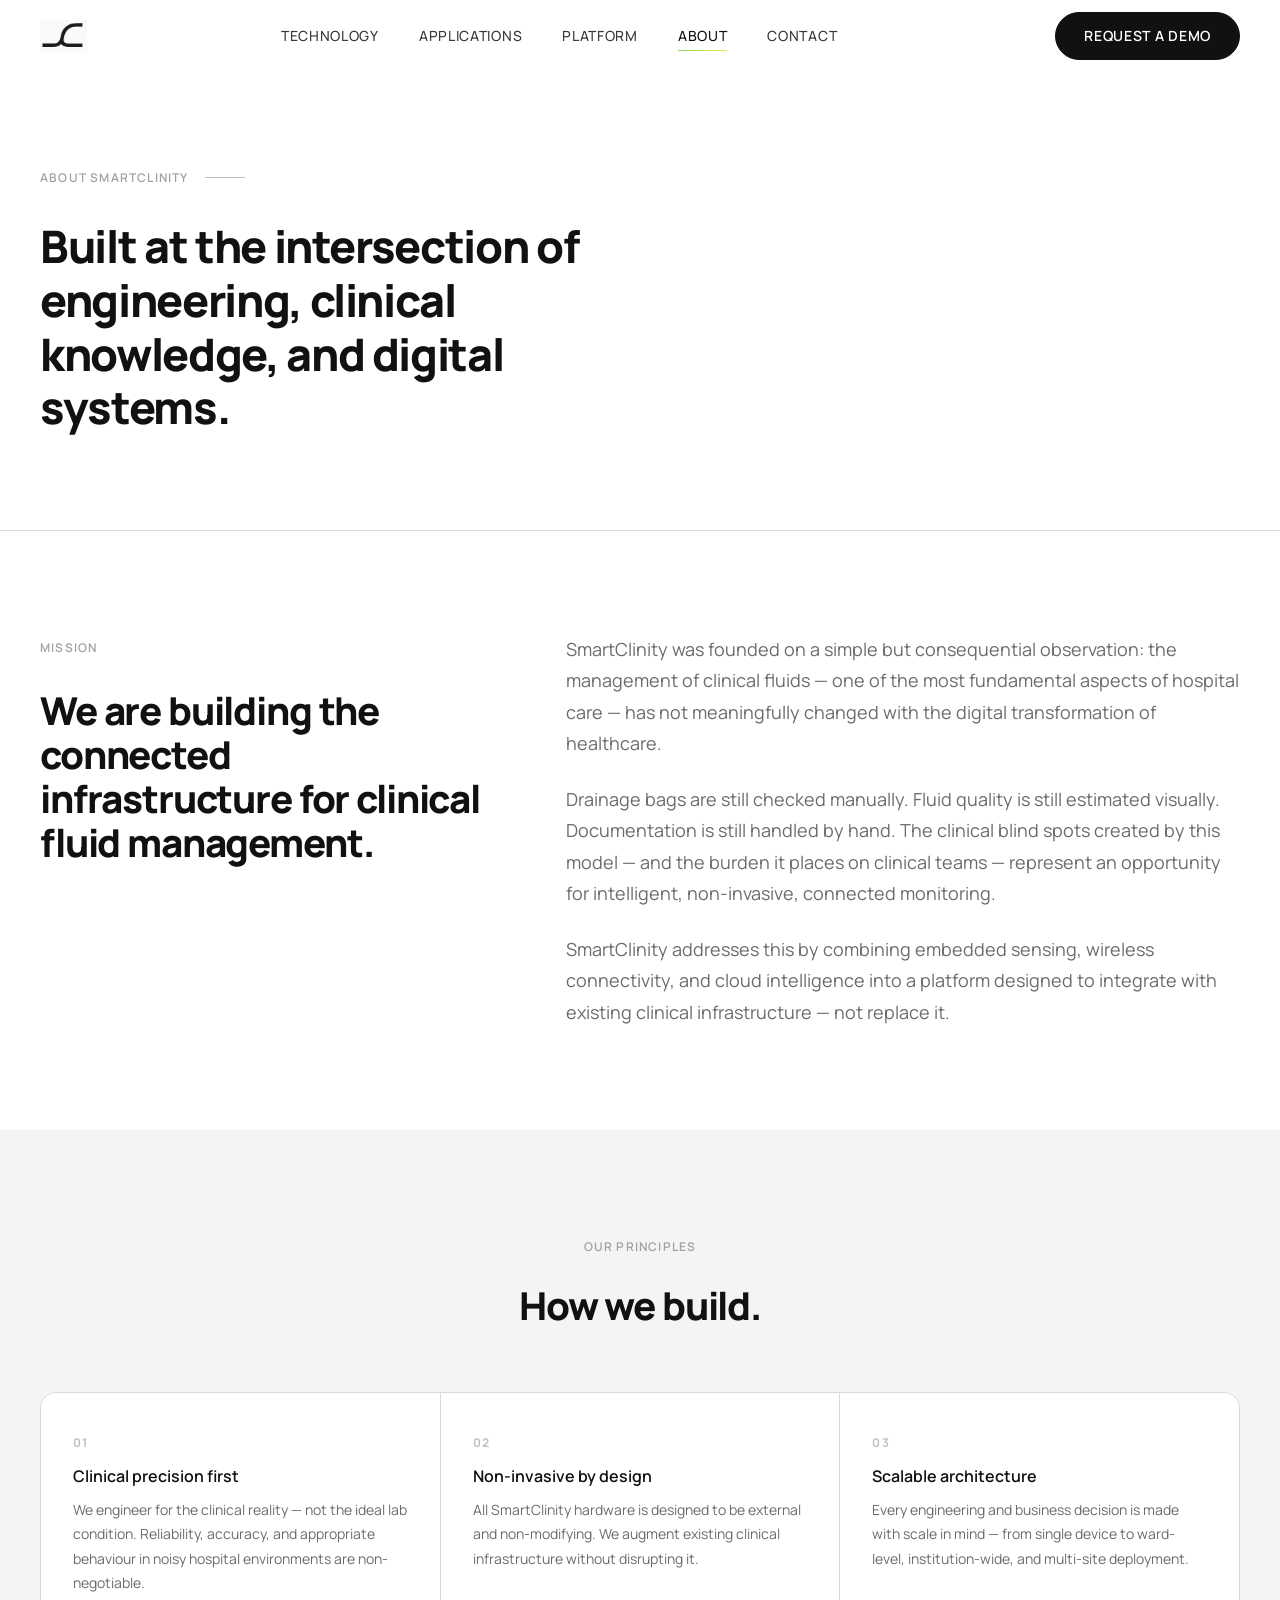
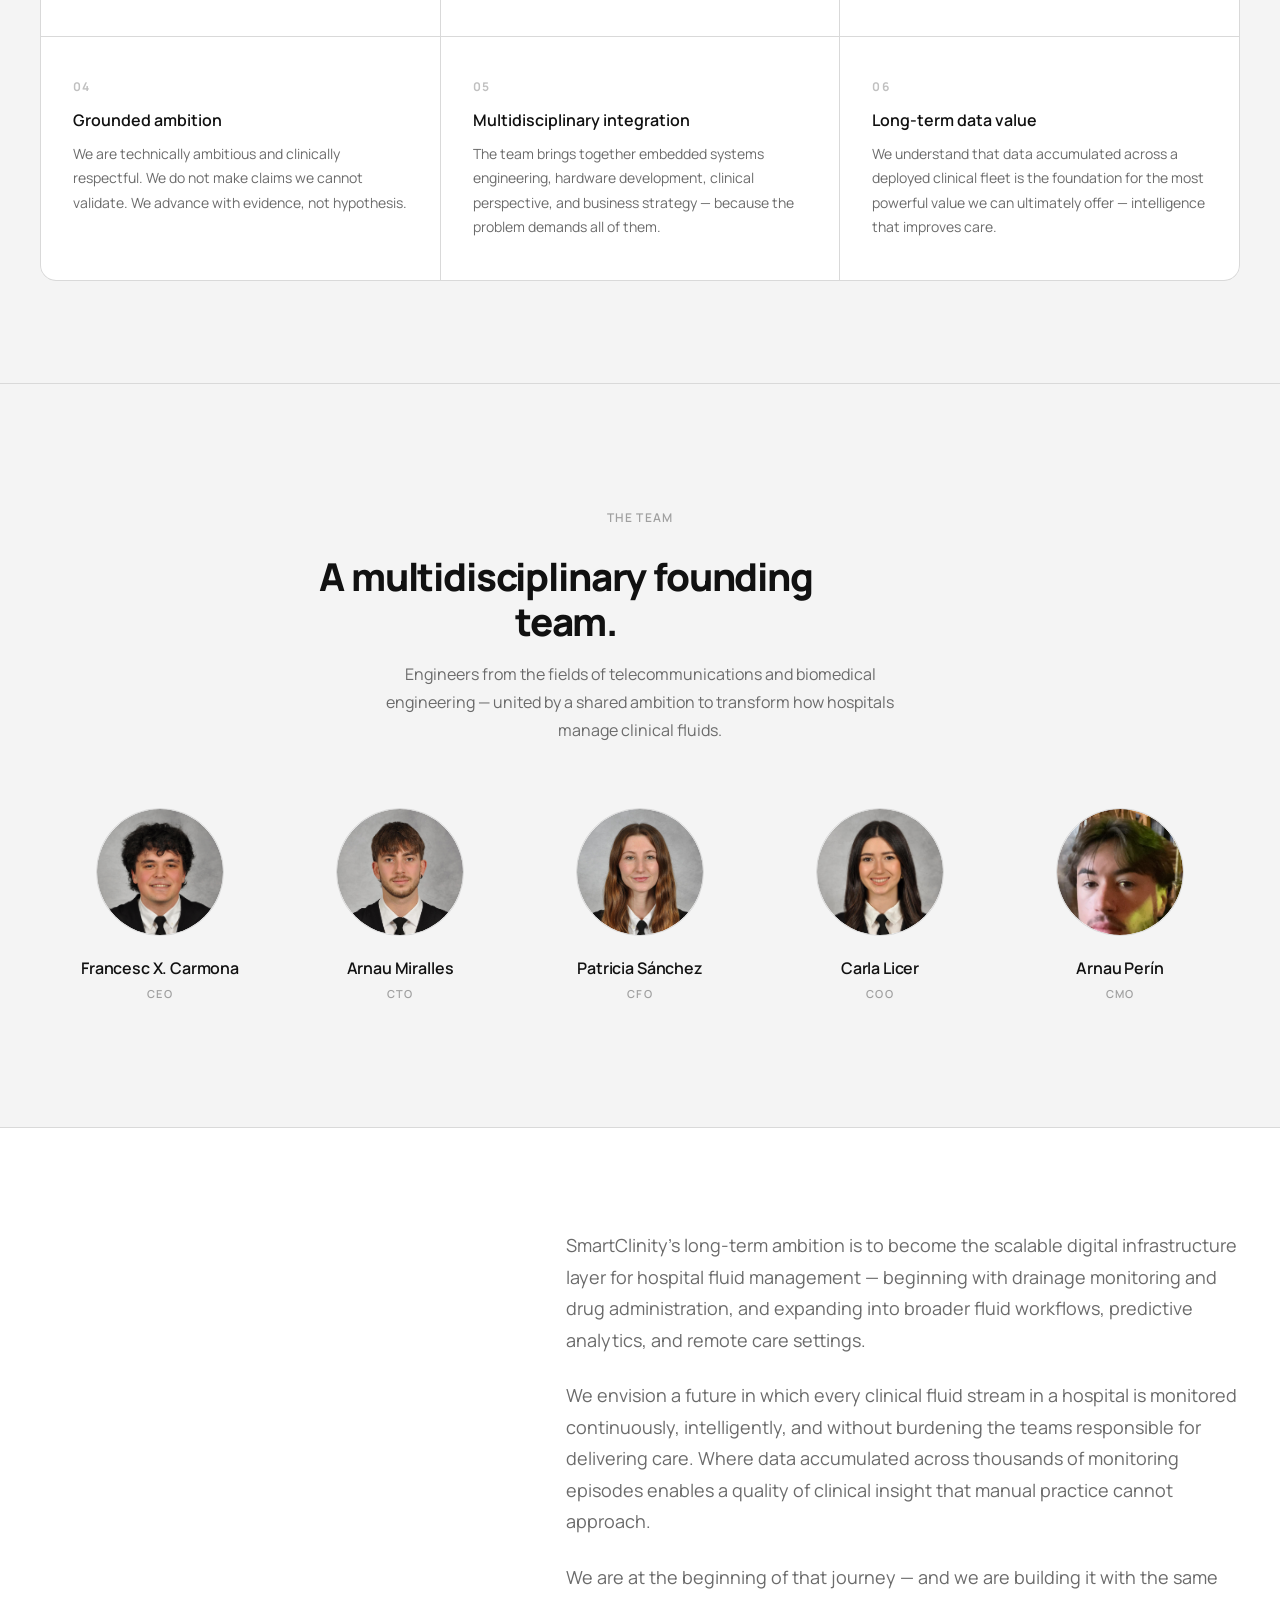
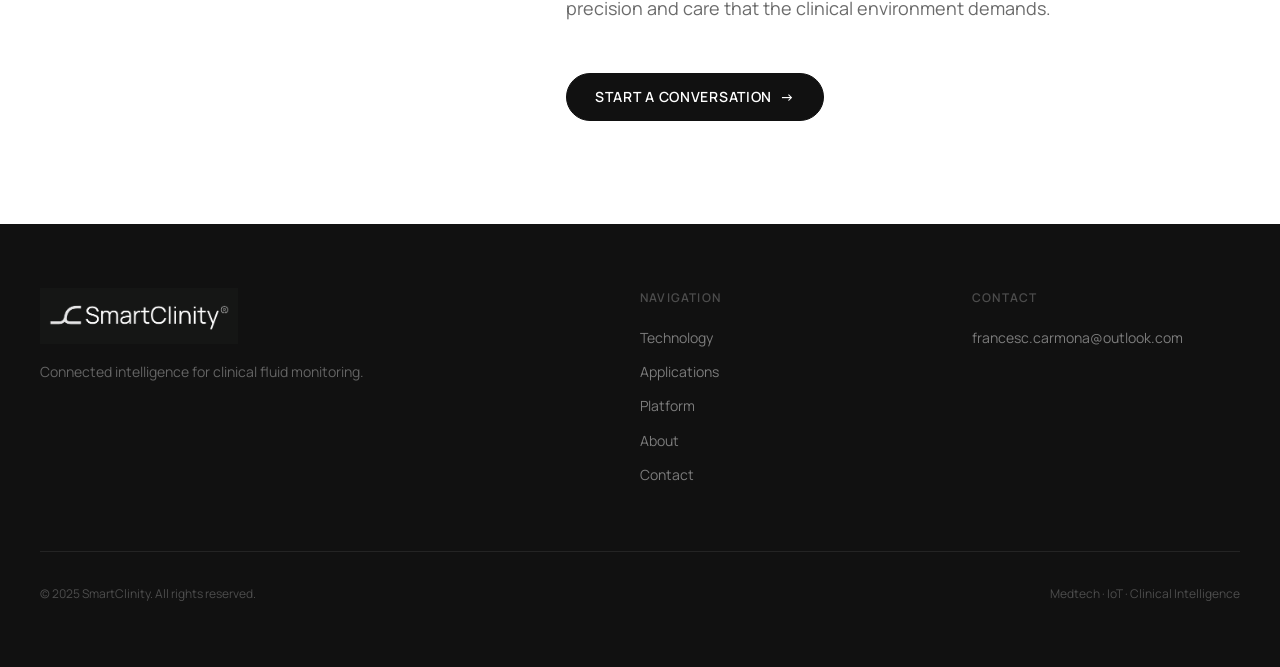
==== commit aa386fad: "feat: implement formsubmit, fix svg diagrams, and optimize for mobile" ====
--- a/about.html
+++ b/about.html
@@ -101,13 +101,13 @@
     }
 
     .member-card {
-      width: 200px;
+      width: clamp(140px, 40vw, 200px);
       text-align: center;
     }
 
     .member-avatar {
-      width: 128px;
-      height: 128px;
+      width: clamp(96px, 25vw, 128px);
+      height: clamp(96px, 25vw, 128px);
       border-radius: 50%;
       background: var(--white);
       border: 1px solid var(--grey-100);
--- a/css/tokens.css
+++ b/css/tokens.css
@@ -70,7 +70,7 @@
 
   /* ── Layout ── */
   --container-max:  1280px;
-  --container-pad:  clamp(1.25rem, 5vw, 2.5rem);
+  --container-pad:  clamp(1.5rem, 6vw, 2.5rem);
   --section-py:     clamp(4rem, 8vw, 8rem);
   --grid-gap:       clamp(1.5rem, 3vw, 2.5rem);
 
--- a/css/components.css
+++ b/css/components.css
@@ -52,7 +52,7 @@
 .nav__logo img {
   height: 32px;
   width: auto;
-  mix-blend-mode: multiply; /* white PNG background becomes transparent on light nav */
+  /* transparent PNG — no blend mode needed on light nav */
 }
 
 .nav__links {
@@ -99,8 +99,8 @@
 .nav--on-dark .nav__link.active { color: var(--white); }
 .nav--on-dark .nav__link.active::after { background: rgba(255,255,255,0.5); }
 .nav--on-dark .nav__logo img {
-  filter: invert(1); /* black symbol → white, light bg → near-black */
-  mix-blend-mode: screen; /* near-black bg disappears on dark hero, white symbol shows */
+  filter: invert(1); /* black symbol → white on dark hero */
+  /* no blend mode needed: PNG background is transparent */
 }
 .nav--on-dark .nav__hamburger span { background: var(--white); }
 
@@ -575,6 +575,7 @@
 
 .comparison-table {
   width: 100%;
+  min-width: 600px;
   border-collapse: collapse;
 }
 
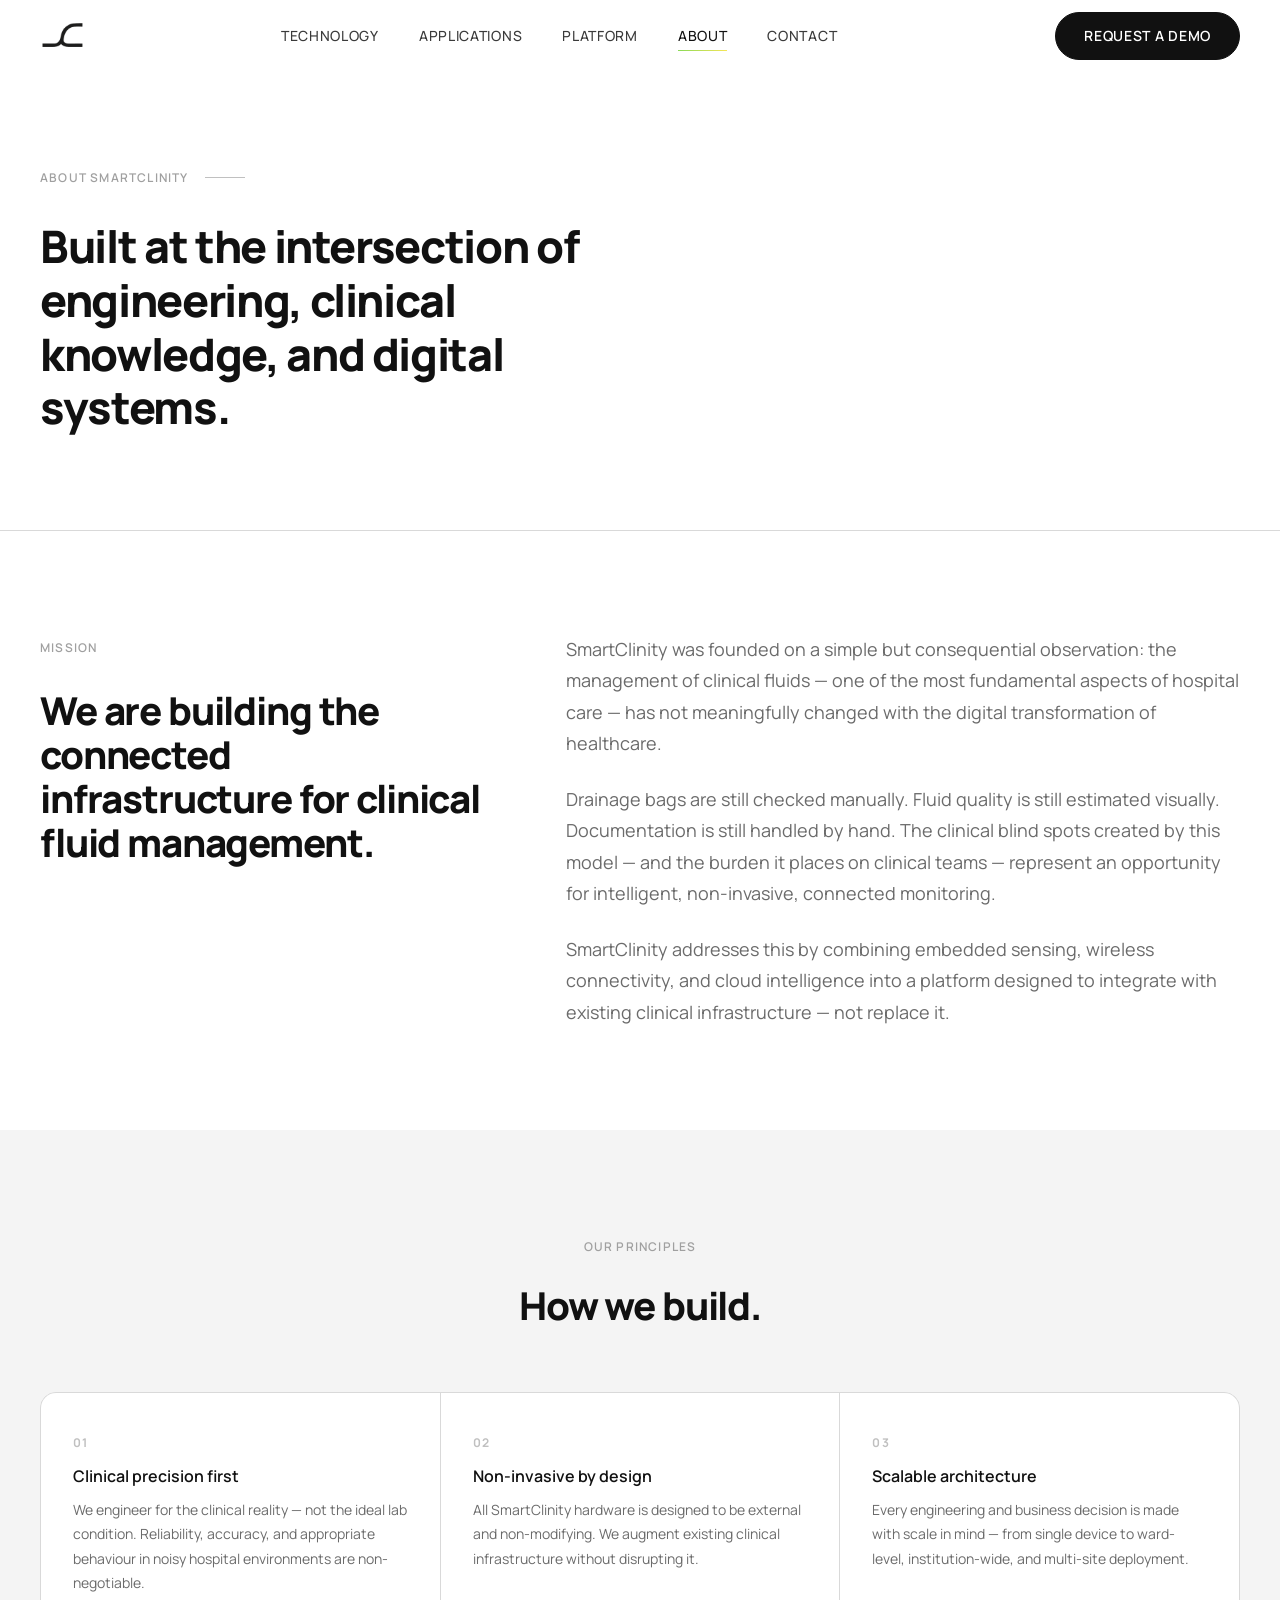
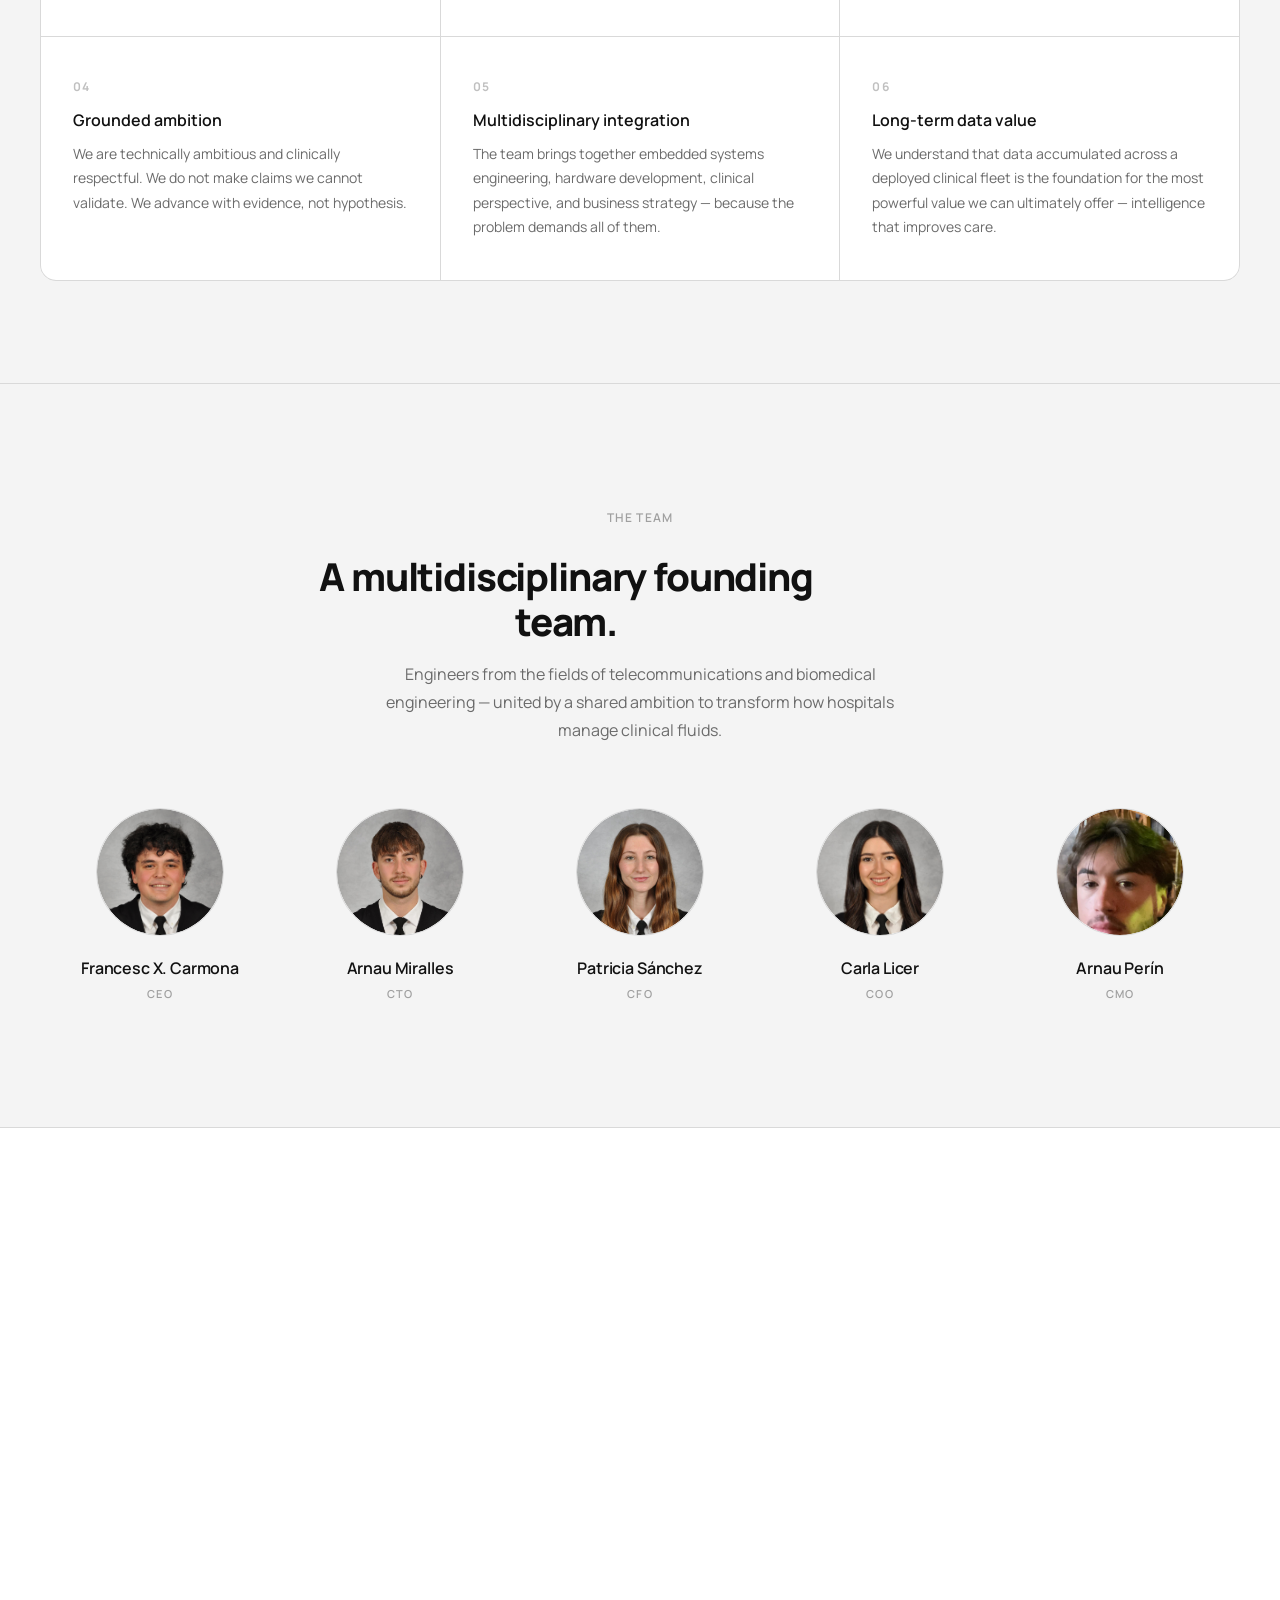
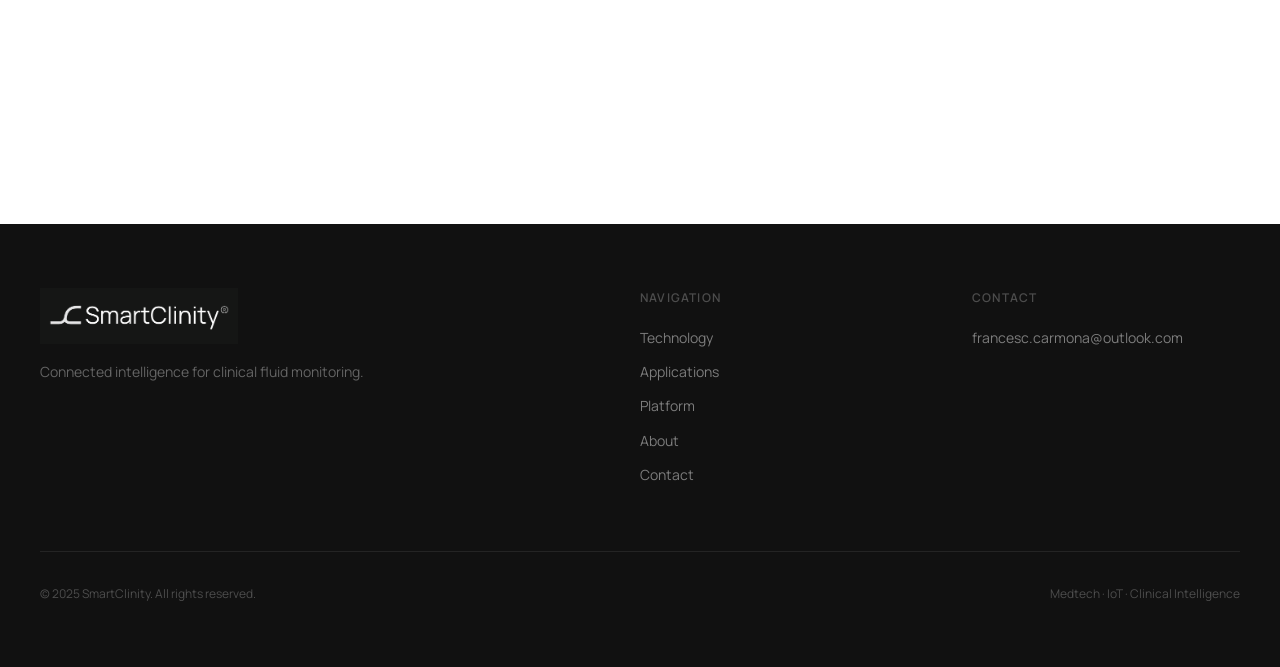
==== commit 87675e03: "fix: resolve mobile problem section, js form syntax, and logo encoding" ====
--- a/about.html
+++ b/about.html
@@ -171,7 +171,7 @@
 <nav class="nav" id="main-nav">
   <div class="container">
     <div class="nav__inner">
-      <a href="index.html" class="nav__logo"><img src="SímbolSmartClinity.png" alt="SmartClinity" /></a>
+      <a href="index.html" class="nav__logo"><img src="SímbolSmartClinity_SenseFons.png" alt="SmartClinity" /></a>
       <div class="nav__links">
         <a href="technology.html" class="nav__link">Technology</a>
         <a href="applications.html" class="nav__link">Applications</a>
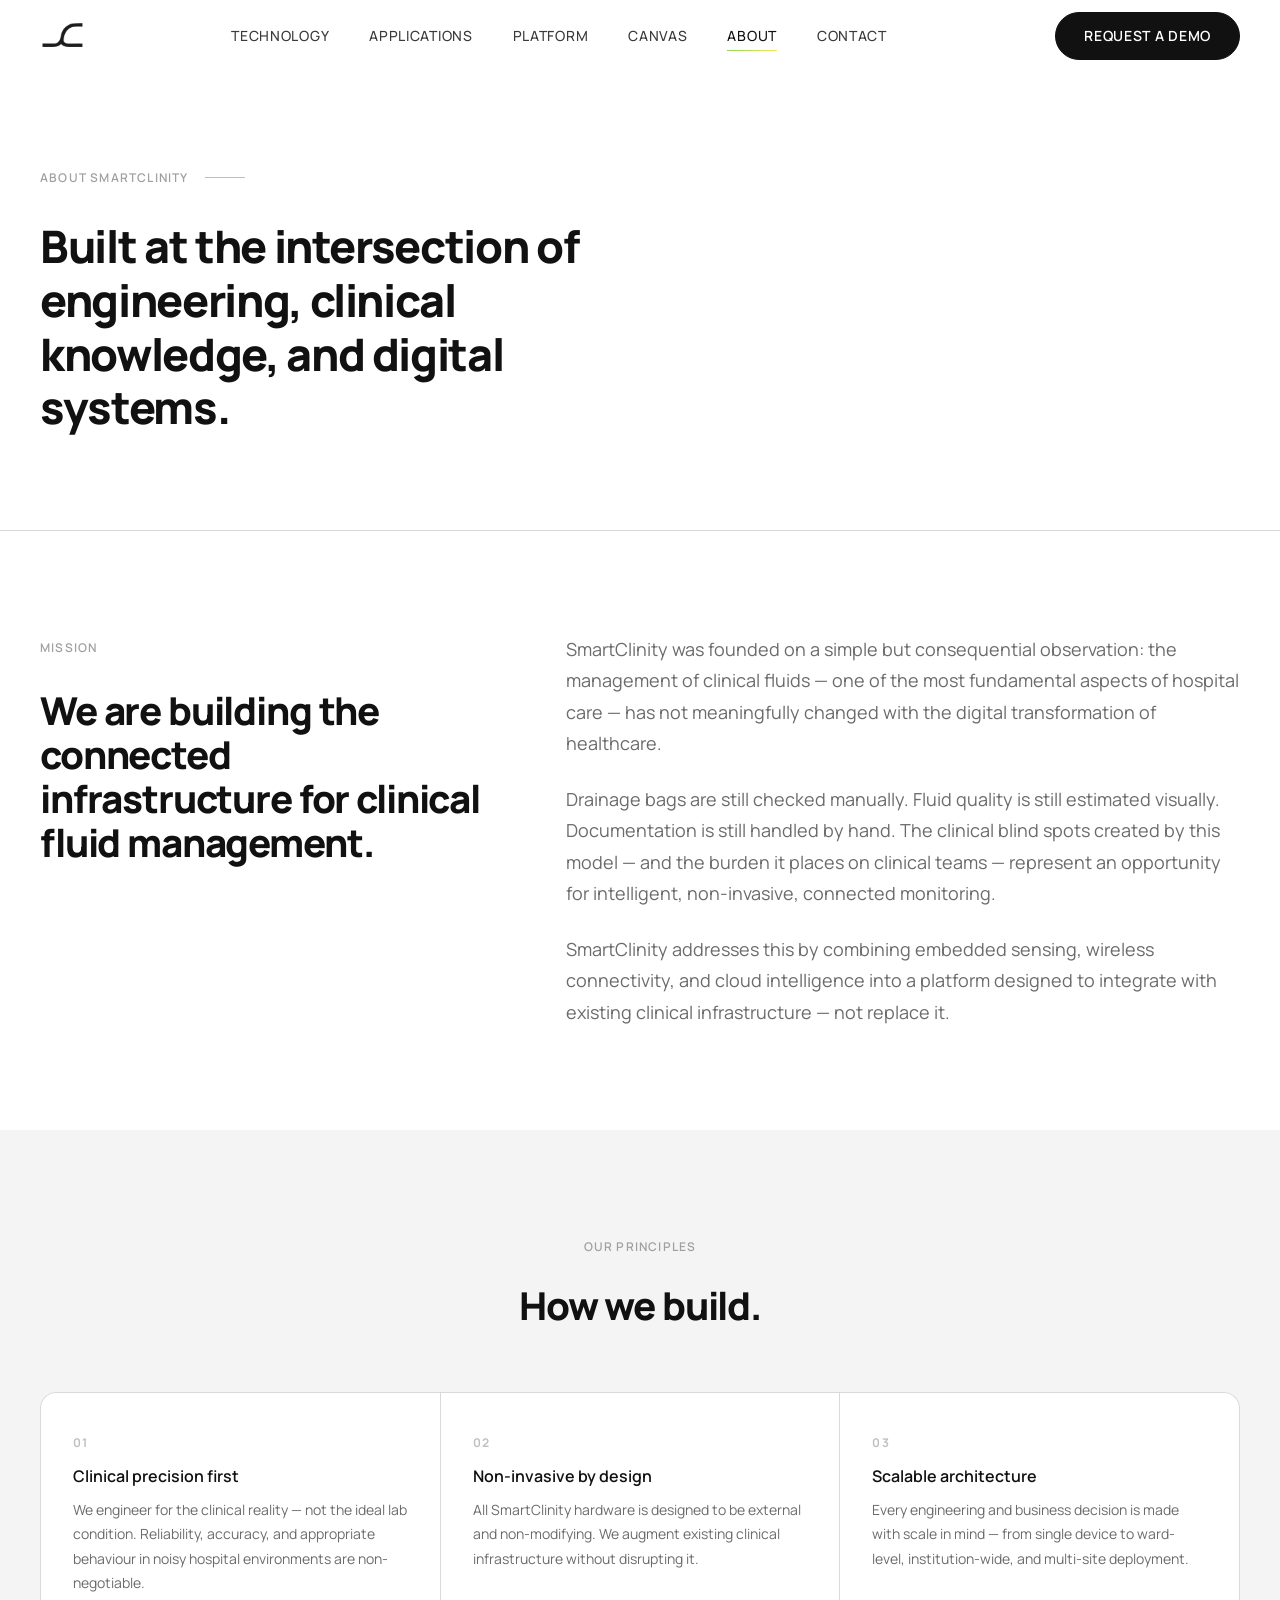
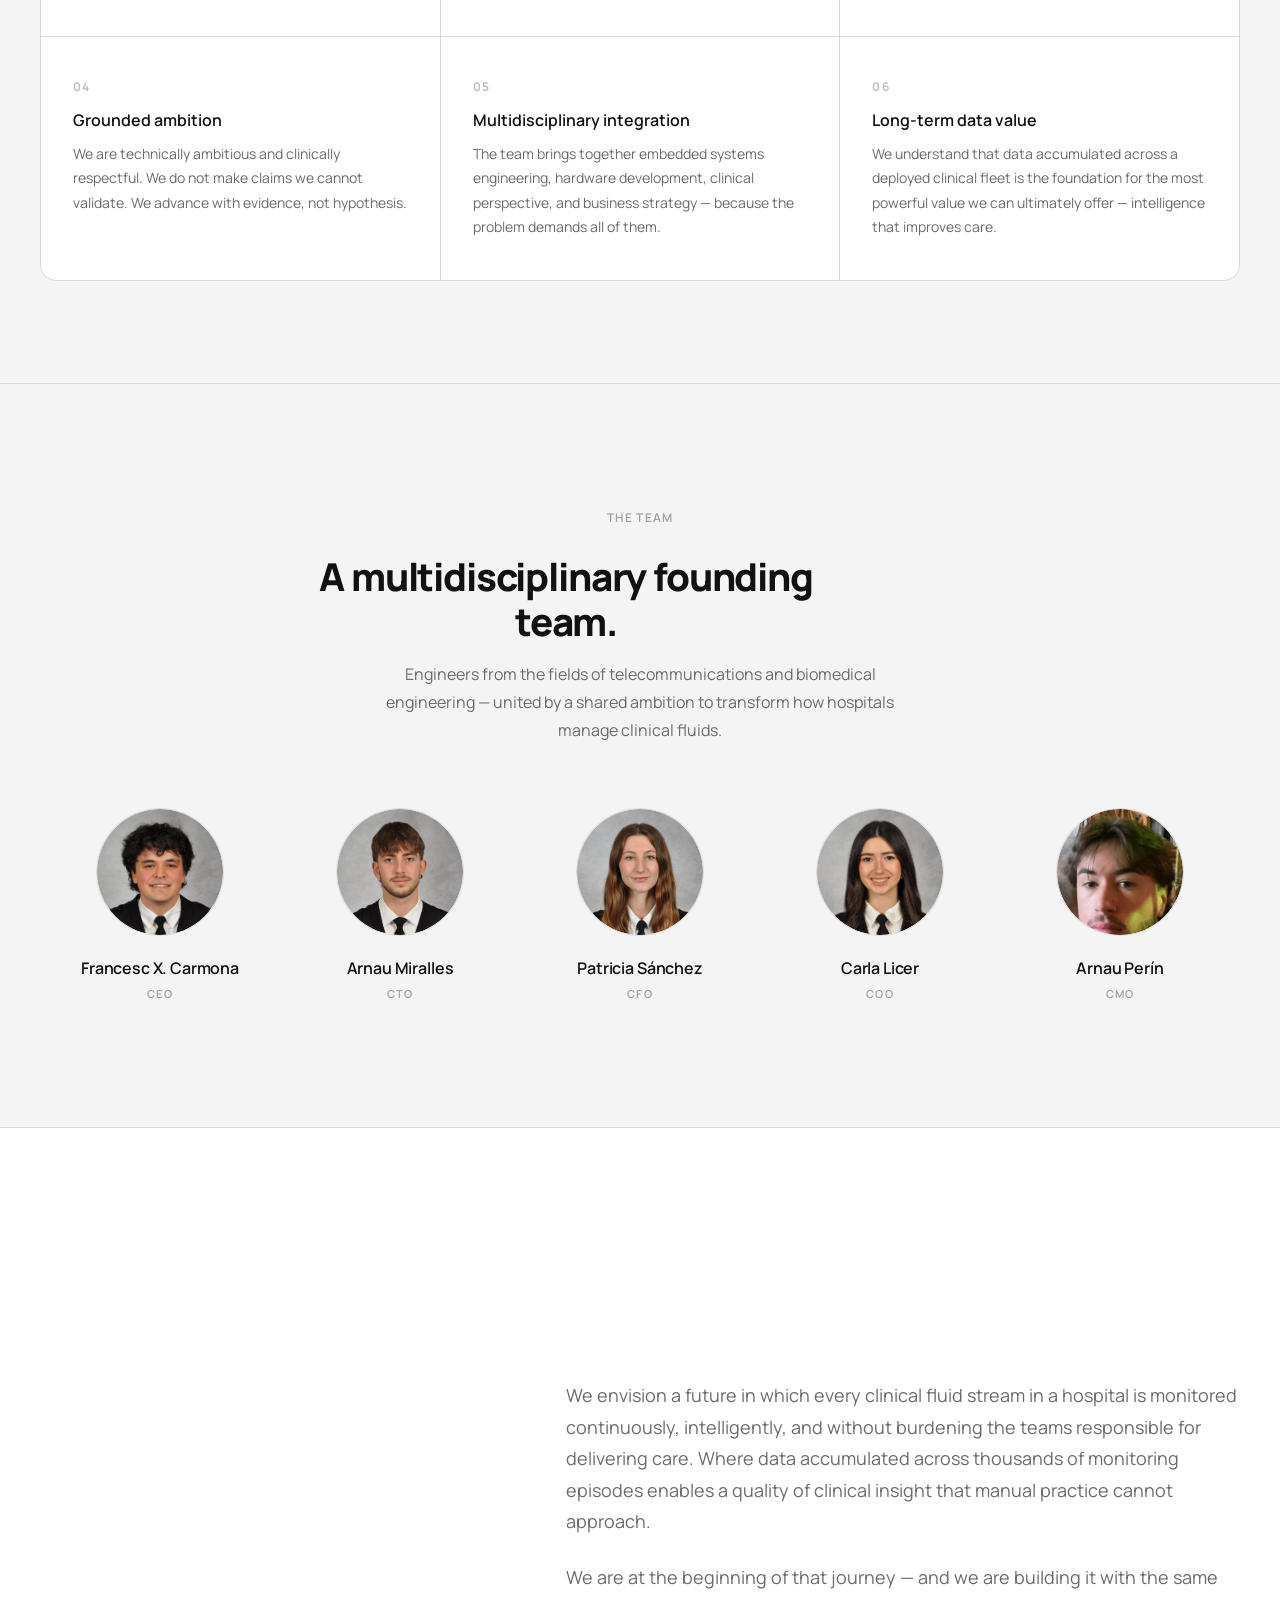
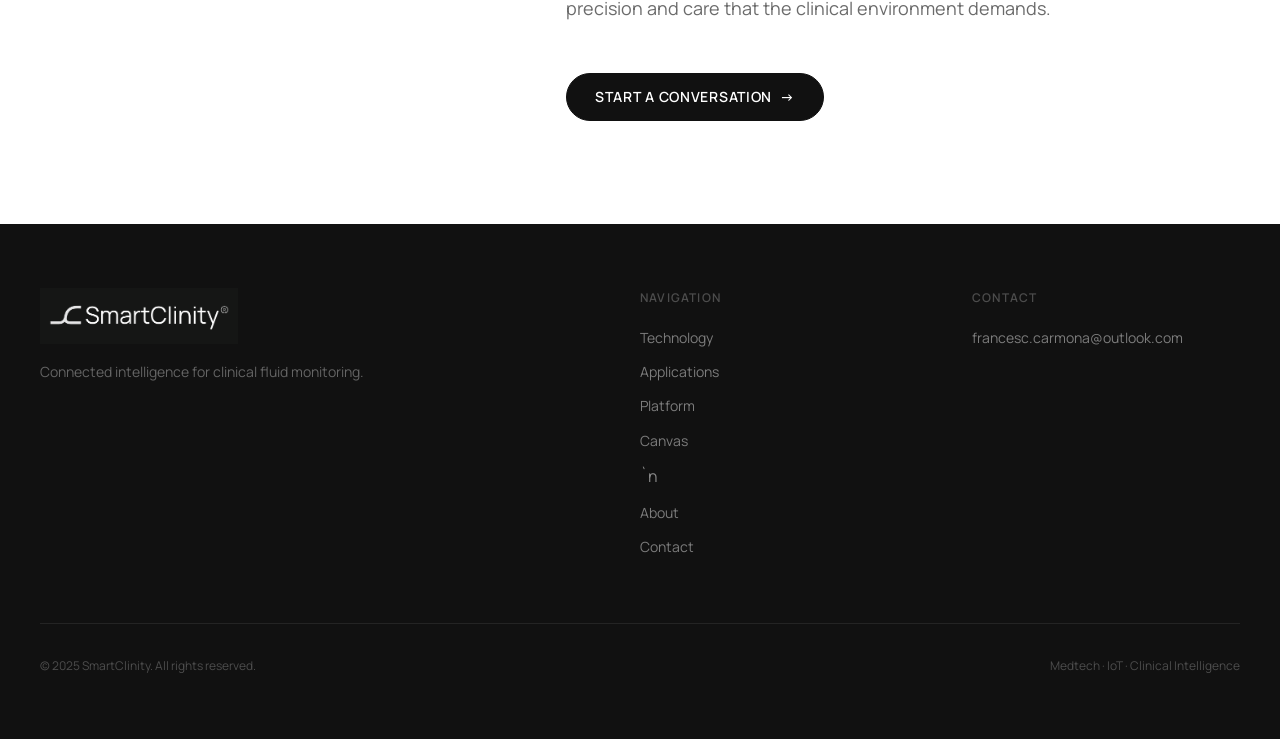
==== commit 0133a798: "feat: integrate interactive Canvas Model" ====
--- a/about.html
+++ b/about.html
@@ -3,7 +3,13 @@
 <head>
   <meta charset="UTF-8" />
   <meta name="viewport" content="width=device-width, initial-scale=1.0" />
-  <title>About — SmartClinity</title>
+  <title>SmartClinity</title>
+  <link rel="icon" type="image/png" href="assets/icons/smartclinity-symbol.png" />
+  <link rel="shortcut icon" href="assets/icons/smartclinity-symbol.png" />
+  <link rel="apple-touch-icon" href="assets/icons/smartclinity-symbol.png" />
+  <meta name="application-name" content="SmartClinity" />
+  <meta property="og:site_name" content="SmartClinity" />
+  <meta name="apple-mobile-web-app-title" content="SmartClinity" />
   <meta name="description" content="Meet the multidisciplinary team behind SmartClinity — engineers, clinical thinkers, and business builders working at the intersection of medtech and intelligent systems." />
   <link rel="preconnect" href="https://fonts.googleapis.com" />
   <link rel="preconnect" href="https://fonts.gstatic.com" crossorigin />
@@ -176,6 +182,7 @@
         <a href="technology.html" class="nav__link">Technology</a>
         <a href="applications.html" class="nav__link">Applications</a>
         <a href="platform.html" class="nav__link">Platform</a>
+        <a href="canvas.html" class="nav__link">Canvas</a>
         <a href="about.html" class="nav__link active">About</a>
         <a href="contact.html" class="nav__link">Contact</a>
       </div>
@@ -188,7 +195,8 @@
   <a href="technology.html" class="nav__link">Technology</a>
   <a href="applications.html" class="nav__link">Applications</a>
   <a href="platform.html" class="nav__link">Platform</a>
-  <a href="about.html" class="nav__link">About</a>
+  <a href="canvas.html" class="nav__link">Canvas</a>
+        <a href="about.html" class="nav__link">About</a>
   <a href="contact.html" class="nav__link">Contact</a>
   <a href="contact.html" class="btn btn--primary">Request a Demo</a>
 </div>
@@ -376,7 +384,7 @@
           <a href="technology.html" class="footer__link">Technology</a>
           <a href="applications.html" class="footer__link">Applications</a>
           <a href="platform.html" class="footer__link">Platform</a>
-          <a href="about.html" class="footer__link">About</a>
+          <a href="canvas.html" class="footer__link">Canvas</a>`n          <a href="about.html" class="footer__link">About</a>
           <a href="contact.html" class="footer__link">Contact</a>
         </div>
       </div>
@@ -398,3 +406,6 @@
 <script src="js/scroll-reveal.js"></script>
 </body>
 </html>
+
+
+
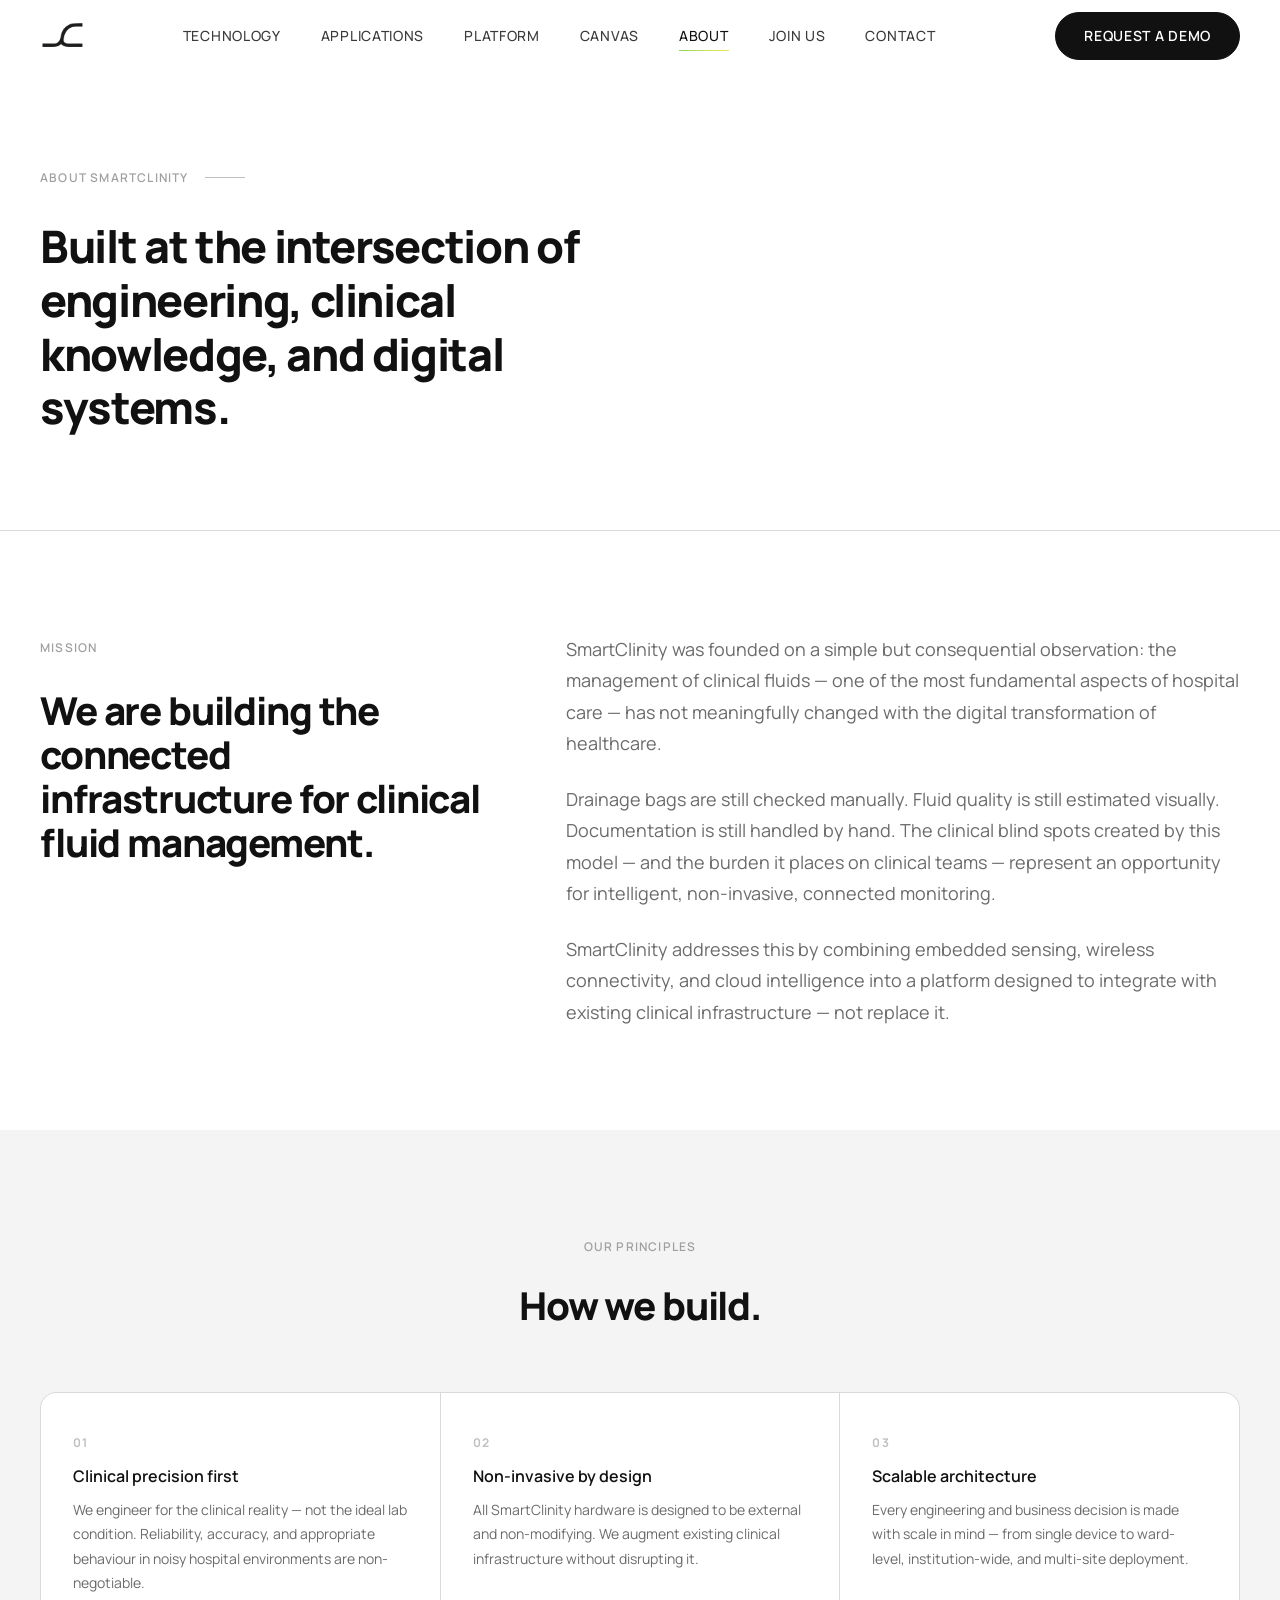
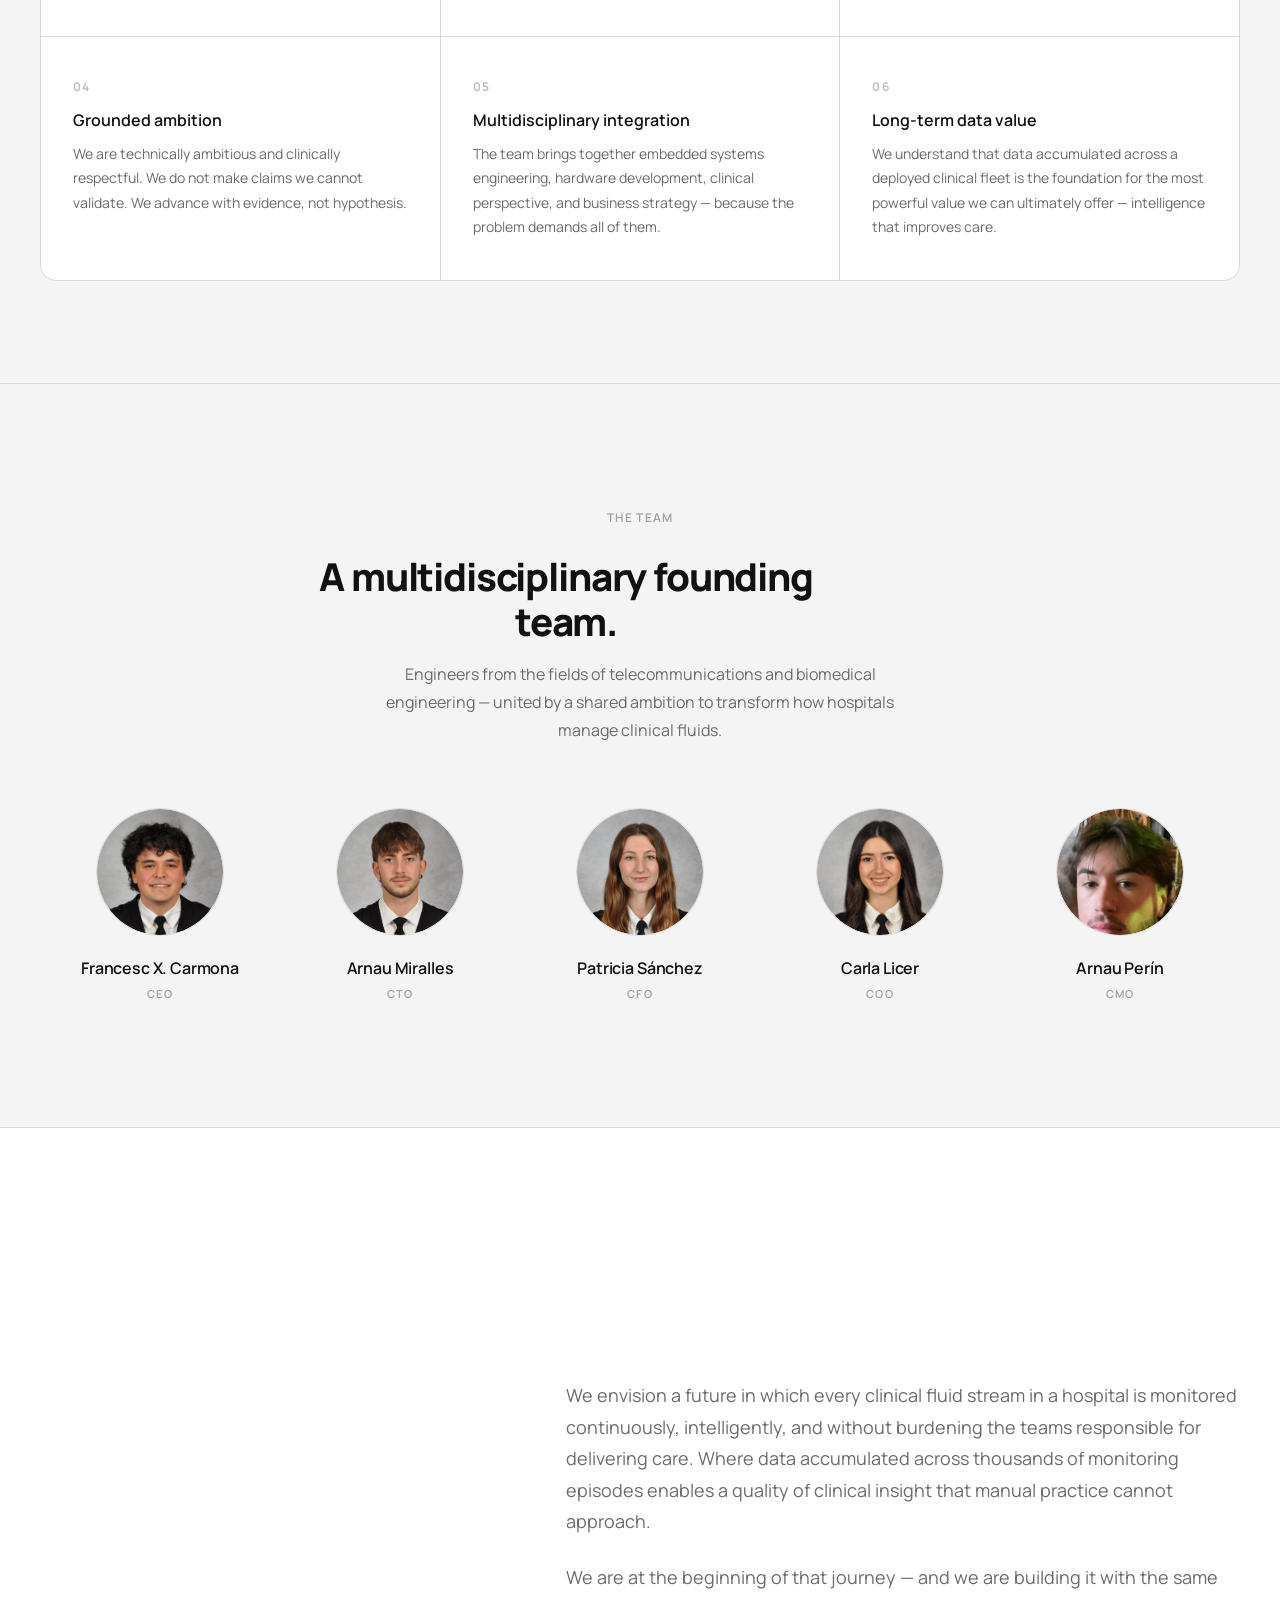
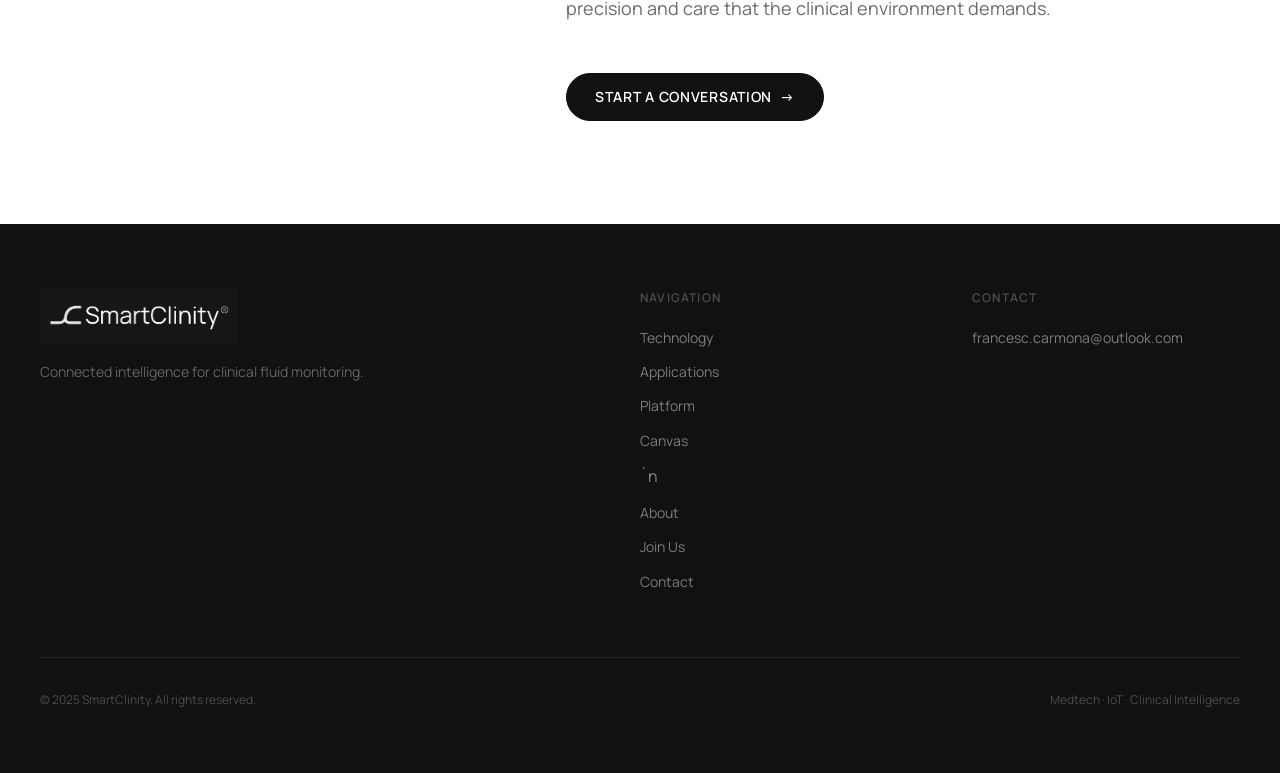
==== commit 1d0e54b4: "Update from local" ====
--- a/about.html
+++ b/about.html
@@ -184,6 +184,7 @@
         <a href="platform.html" class="nav__link">Platform</a>
         <a href="canvas.html" class="nav__link">Canvas</a>
         <a href="about.html" class="nav__link active">About</a>
+        <a href="join-us.html" class="nav__link">Join Us</a>
         <a href="contact.html" class="nav__link">Contact</a>
       </div>
       <div class="nav__cta"><a href="contact.html" class="btn btn--primary">Request a Demo</a></div>
@@ -197,6 +198,7 @@
   <a href="platform.html" class="nav__link">Platform</a>
   <a href="canvas.html" class="nav__link">Canvas</a>
         <a href="about.html" class="nav__link">About</a>
+        <a href="join-us.html" class="nav__link">Join Us</a>
   <a href="contact.html" class="nav__link">Contact</a>
   <a href="contact.html" class="btn btn--primary">Request a Demo</a>
 </div>
@@ -385,6 +387,7 @@
           <a href="applications.html" class="footer__link">Applications</a>
           <a href="platform.html" class="footer__link">Platform</a>
           <a href="canvas.html" class="footer__link">Canvas</a>`n          <a href="about.html" class="footer__link">About</a>
+          <a href="join-us.html" class="footer__link">Join Us</a>
           <a href="contact.html" class="footer__link">Contact</a>
         </div>
       </div>
